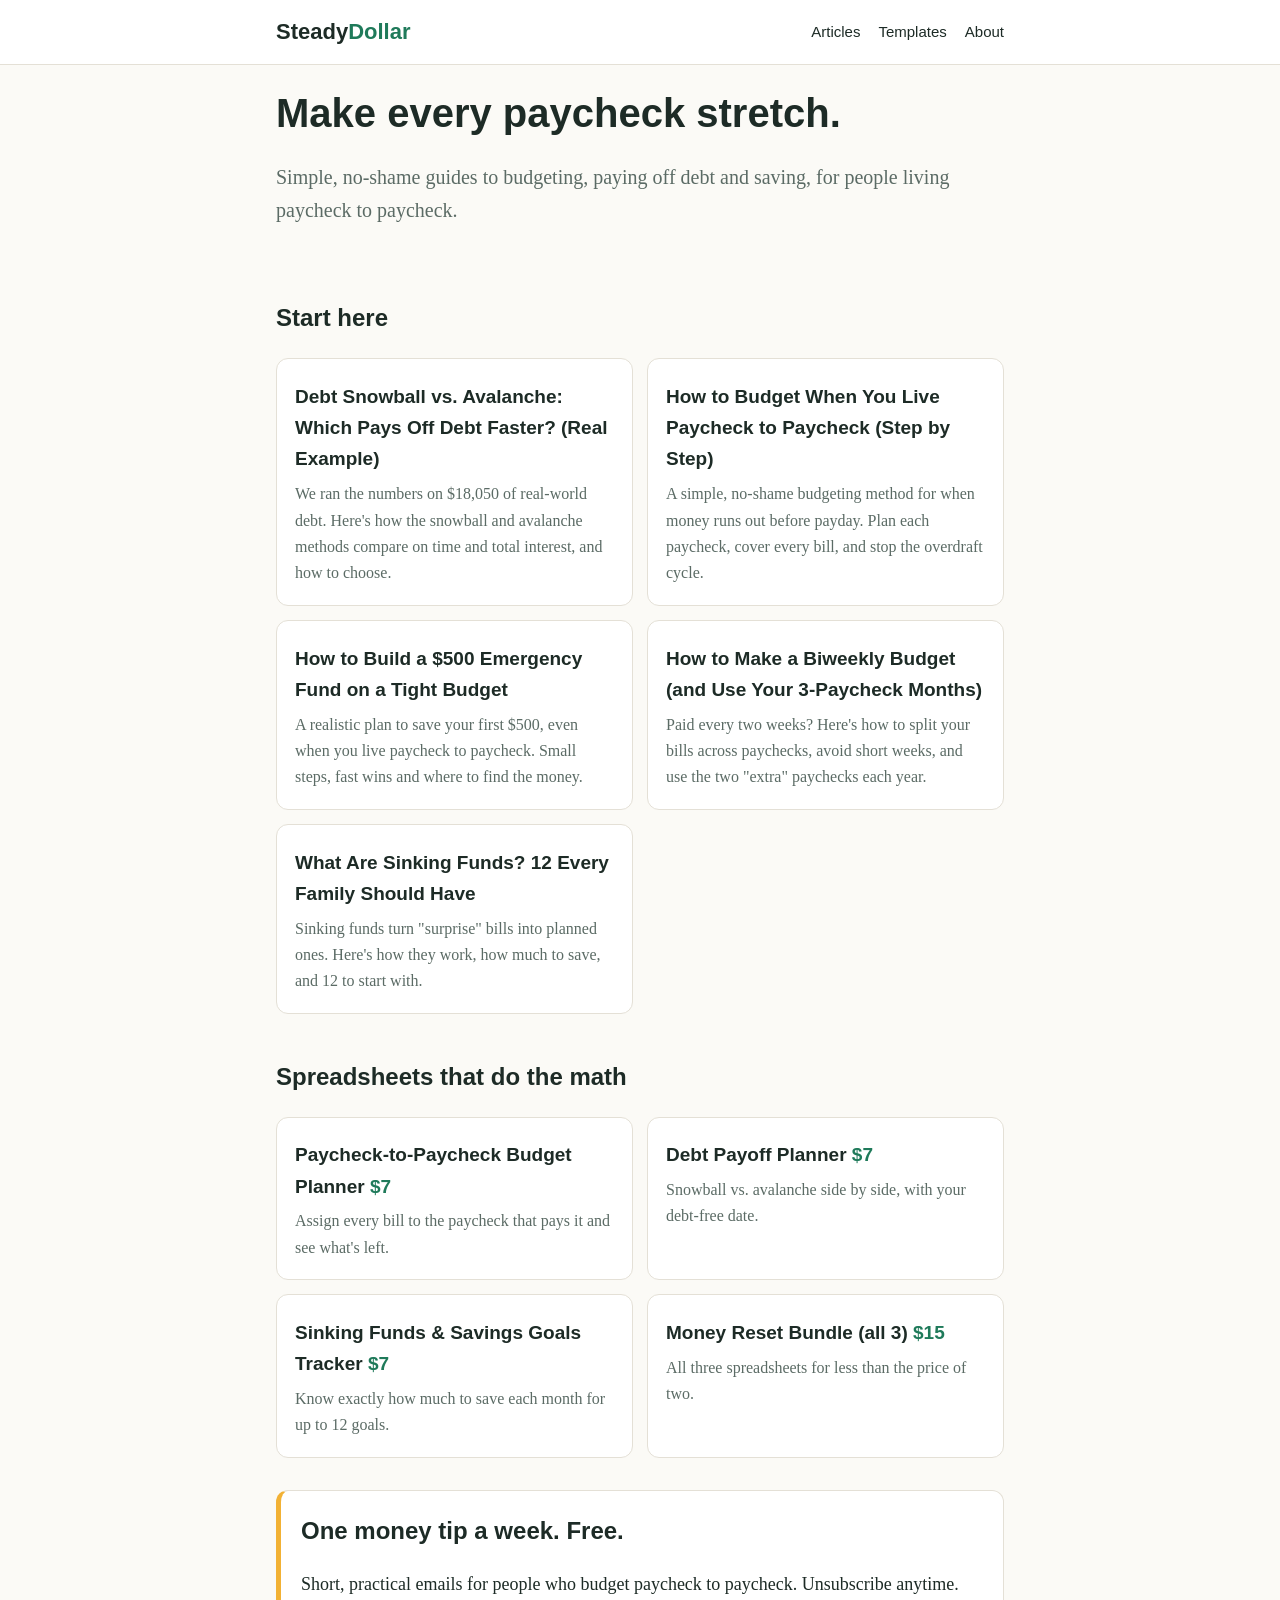
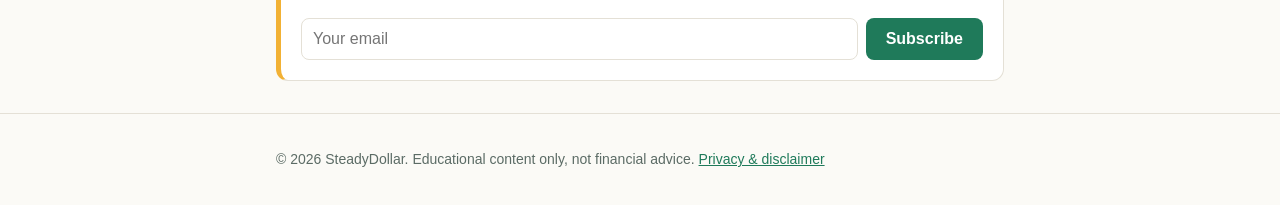
==== index.html @ b3b9bbfb "Launch SteadyDollar site: 5 guides, product pages, newsletter signup Co-Authored-By: Claude Opus 5.5" ====
<!doctype html>
<html lang="en">
<head>
<meta charset="utf-8">
<meta name="viewport" content="width=device-width, initial-scale=1">
<title>SteadyDollar: Budgeting, Debt Payoff &amp; Saving Made Simple</title>
<meta name="description" content="Practical guides and spreadsheet templates for budgeting paycheck to paycheck, paying off debt and building savings.">
<link rel="canonical" href="https://archangel1987.github.io/steadydollar/">
<meta property="og:title" content="SteadyDollar: Budgeting, Debt Payoff &amp; Saving Made Simple">
<meta property="og:description" content="Practical guides and spreadsheet templates for budgeting paycheck to paycheck, paying off debt and building savings.">
<meta property="og:type" content="website">
<link rel="stylesheet" href="style.css">
</head>
<body>
<header class="top"><div class="wrap">
<a class="logo" href="">Steady<span>Dollar</span></a>
<nav><a href="#articles">Articles</a><a href="https://payhip.com/SteadyDollar">Templates</a><a href="about/">About</a></nav>
</div></header>
<main class="wrap">
<section class="hero">
<h1>Make every paycheck stretch.</h1>
<p>Simple, no-shame guides to budgeting, paying off debt and saving, for people living paycheck to paycheck.</p>
</section>
<h2 id="articles">Start here</h2>
<div class="grid"><a class="card" href="debt-snowball-vs-avalanche/"><h3>Debt Snowball vs. Avalanche: Which Pays Off Debt Faster? (Real Example)</h3><p>We ran the numbers on $18,050 of real-world debt. Here&#x27;s how the snowball and avalanche methods compare on time and total interest, and how to choose.</p></a>
<a class="card" href="how-to-budget-paycheck-to-paycheck/"><h3>How to Budget When You Live Paycheck to Paycheck (Step by Step)</h3><p>A simple, no-shame budgeting method for when money runs out before payday. Plan each paycheck, cover every bill, and stop the overdraft cycle.</p></a>
<a class="card" href="how-to-build-a-500-emergency-fund/"><h3>How to Build a $500 Emergency Fund on a Tight Budget</h3><p>A realistic plan to save your first $500, even when you live paycheck to paycheck. Small steps, fast wins and where to find the money.</p></a>
<a class="card" href="how-to-make-a-biweekly-budget/"><h3>How to Make a Biweekly Budget (and Use Your 3-Paycheck Months)</h3><p>Paid every two weeks? Here&#x27;s how to split your bills across paychecks, avoid short weeks, and use the two &quot;extra&quot; paychecks each year.</p></a>
<a class="card" href="what-are-sinking-funds/"><h3>What Are Sinking Funds? 12 Every Family Should Have</h3><p>Sinking funds turn &quot;surprise&quot; bills into planned ones. Here&#x27;s how they work, how much to save, and 12 to start with.</p></a></div>
<h2>Spreadsheets that do the math</h2>
<div class="grid"><a class="card" href="https://payhip.com/b/LEfx4"><h3>Paycheck-to-Paycheck Budget Planner <span class="price">$7</span></h3><p>Assign every bill to the paycheck that pays it and see what's left.</p></a>
<a class="card" href="https://payhip.com/b/AXEU5"><h3>Debt Payoff Planner <span class="price">$7</span></h3><p>Snowball vs. avalanche side by side, with your debt-free date.</p></a>
<a class="card" href="https://payhip.com/b/7KW1b"><h3>Sinking Funds & Savings Goals Tracker <span class="price">$7</span></h3><p>Know exactly how much to save each month for up to 12 goals.</p></a>
<a class="card" href="https://payhip.com/b/bUGtw"><h3>Money Reset Bundle (all 3) <span class="price">$15</span></h3><p>All three spreadsheets for less than the price of two.</p></a></div>
<section class="box signup">
<h2>One money tip a week. Free.</h2>
<p>Short, practical emails for people who budget paycheck to paycheck. Unsubscribe anytime.</p>
<form action="https://app.kit.com/forms/10091417/subscriptions" method="post">
<input type="email" name="email_address" placeholder="Your email" required aria-label="Email">
<button class="btn" type="submit">Subscribe</button>
</form>
</section>
</main>
<footer><div class="wrap">
<p>&copy; 2026 SteadyDollar. Educational content only, not financial advice.
<a href="privacy/">Privacy &amp; disclaimer</a></p>
</div></footer>
</body>
</html>
---- style.css ----
:root{--green:#1f7a5a;--green-dark:#145740;--ink:#1d2b26;--muted:#5b6b65;--bg:#fbfaf6;--card:#fff;--line:#e4e0d6;--accent:#f2b134}
*{box-sizing:border-box}
body{margin:0;background:var(--bg);color:var(--ink);font:18px/1.65 Georgia,"Times New Roman",serif}
h1,h2,h3,nav,.btn,.kicker,.logo,footer,table,input{font-family:-apple-system,"Segoe UI",Roboto,Helvetica,Arial,sans-serif}
.wrap{max-width:760px;margin:0 auto;padding:0 16px}
a{color:var(--green)}
.top{background:#fff;border-bottom:1px solid var(--line)}
.top .wrap{display:flex;justify-content:space-between;align-items:center;flex-wrap:wrap;gap:8px;padding-top:14px;padding-bottom:14px}
.logo{font-weight:800;font-size:22px;color:var(--ink);text-decoration:none}.logo span{color:var(--green)}
nav a{margin-left:18px;color:var(--ink);text-decoration:none;font-size:15px}nav a:first-child{margin-left:0}
main{padding:32px 16px 48px}
h1{font-size:34px;line-height:1.2;margin:.2em 0 .6em}
h2{font-size:24px;margin-top:1.8em}h3{font-size:19px;margin:.2em 0}
.kicker{color:var(--muted);font-size:14px;text-transform:uppercase;letter-spacing:.05em;margin:0}
.hero{padding:16px 0 8px}.hero h1{font-size:40px}.hero p{font-size:20px;color:var(--muted)}
.grid{display:grid;grid-template-columns:repeat(auto-fit,minmax(300px,1fr));gap:14px}
.card{display:block;background:var(--card);border:1px solid var(--line);border-radius:12px;padding:18px;text-decoration:none;color:var(--ink)}
.card:hover{border-color:var(--green)}.card p{margin:.4em 0 0;color:var(--muted);font-size:16px}
.price{color:var(--green);font-weight:700}
.box{background:var(--card);border:1px solid var(--line);border-left:5px solid var(--green);border-radius:12px;padding:20px;margin:32px 0}
.box h2,.box h3{margin-top:0}
.signup{border-left-color:var(--accent)}
.btn{display:inline-block;background:var(--green);color:#fff;border:0;border-radius:8px;padding:11px 20px;font-size:16px;font-weight:700;text-decoration:none;cursor:pointer}
.btn:hover{background:var(--green-dark)}
form{display:flex;gap:8px;flex-wrap:wrap}
input[type=email]{flex:1;min-width:200px;padding:11px;border:1px solid var(--line);border-radius:8px;font-size:16px}
table{border-collapse:collapse;width:100%;font-size:16px;margin:1em 0;display:block;overflow-x:auto}
th,td{border:1px solid var(--line);padding:8px 10px;text-align:left}th{background:#f1efe8}
blockquote{margin:1em 0;padding:12px 18px;background:#eef6f2;border-radius:8px}
footer{border-top:1px solid var(--line);color:var(--muted);font-size:14px;padding:20px 0}
@media(max-width:600px){h1{font-size:28px}.hero h1{font-size:32px}body{font-size:17px}}
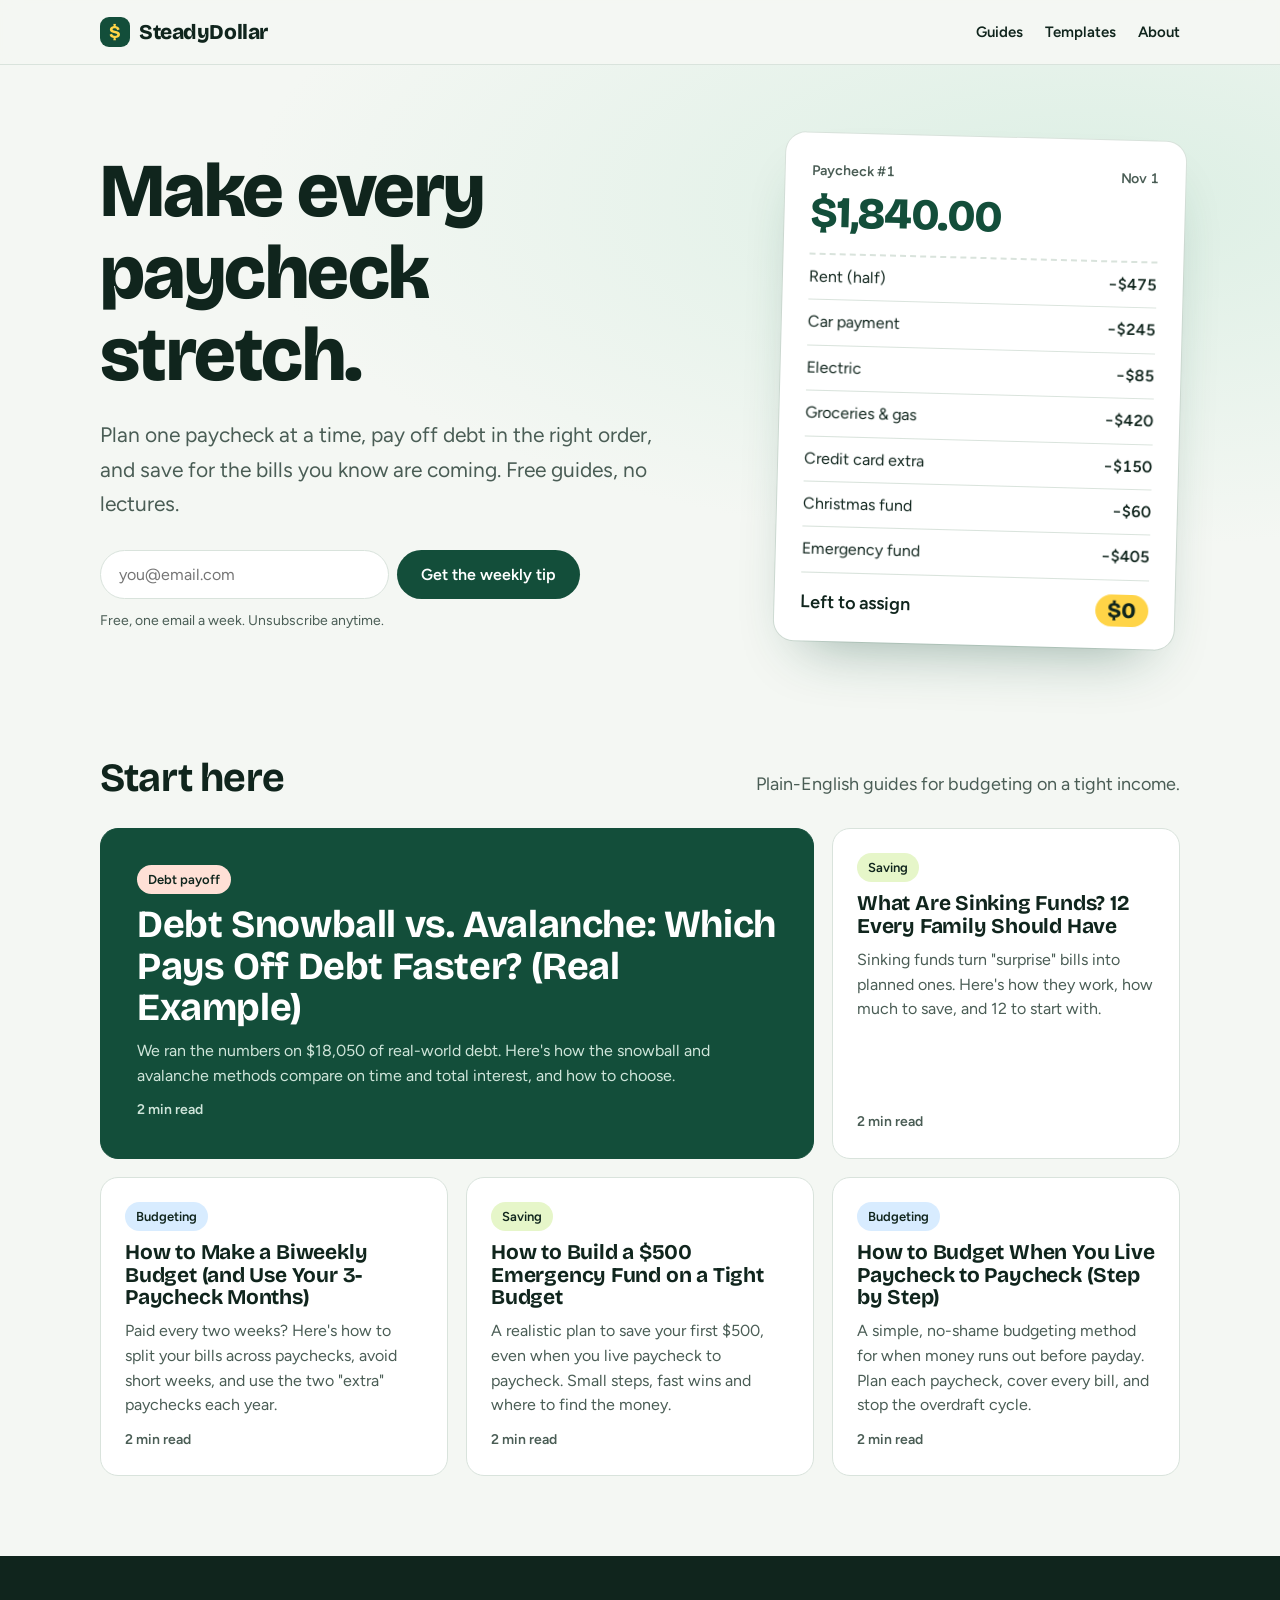
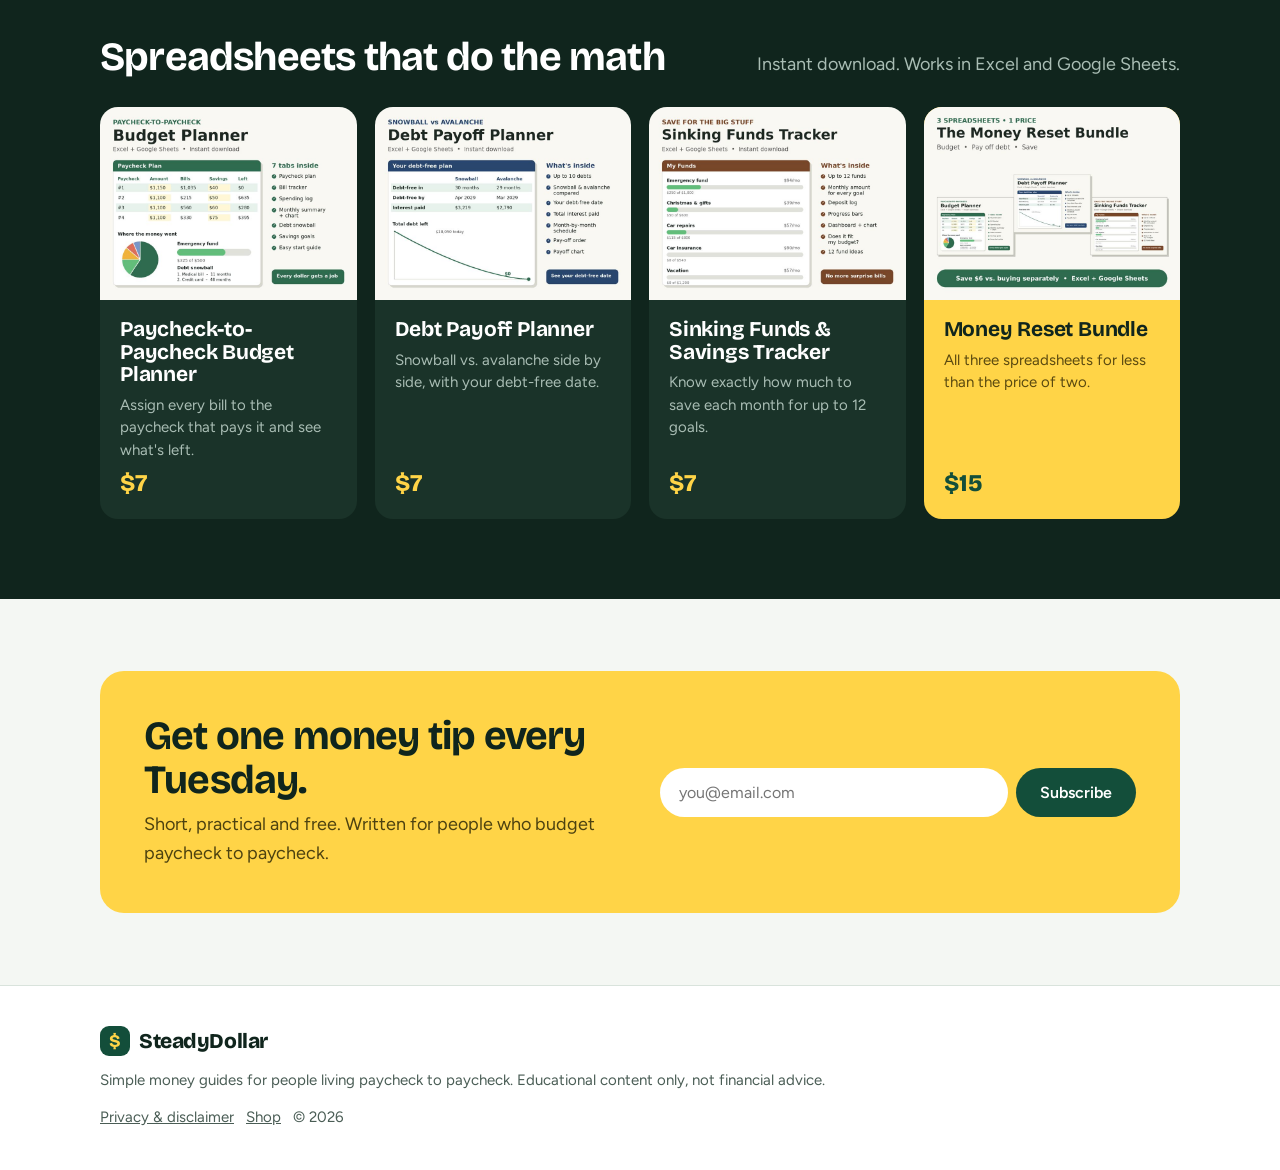
==== commit 25e345f8: "Redesign: modern layout, paycheck hero, product images, topic tags Co-Authored-By: Claude Opus 5.5 (" ====
--- a/index.html
+++ b/index.html
@@ -9,41 +9,80 @@
 <meta property="og:title" content="SteadyDollar: Budgeting, Debt Payoff &amp; Saving Made Simple">
 <meta property="og:description" content="Practical guides and spreadsheet templates for budgeting paycheck to paycheck, paying off debt and building savings.">
 <meta property="og:type" content="website">
+<meta property="og:image" content="https://archangel1987.github.io/steadydollar/img/bundle.jpg">
+<link rel="icon" href="data:image/svg+xml,<svg xmlns='http://www.w3.org/2000/svg' viewBox='0 0 32 32'><rect width='32' height='32' rx='8' fill='%23134e3a'/><text x='16' y='23' font-size='20' text-anchor='middle' fill='%23ffd447' font-family='Arial' font-weight='bold'>$</text></svg>">
+<link rel="preconnect" href="https://fonts.googleapis.com"><link rel="preconnect" href="https://fonts.gstatic.com" crossorigin><link href="https://fonts.googleapis.com/css2?family=Bricolage+Grotesque:opsz,wght@12..96,500..800&family=Figtree:ital,wght@0,400;0,600;1,400&display=swap" rel="stylesheet">
 <link rel="stylesheet" href="style.css">
 </head>
-<body>
+<body class="home">
 <header class="top"><div class="wrap">
-<a class="logo" href="">Steady<span>Dollar</span></a>
-<nav><a href="#articles">Articles</a><a href="https://payhip.com/SteadyDollar">Templates</a><a href="about/">About</a></nav>
+<a class="logo" href=""><span class="mark">$</span>SteadyDollar</a>
+<nav><a href="#guides">Guides</a><a href="#templates">Templates</a><a href="about/">About</a></nav>
 </div></header>
-<main class="wrap">
-<section class="hero">
+<main>
+<section class="hero"><div class="wrap hero-grid">
+<div>
 <h1>Make every paycheck stretch.</h1>
-<p>Simple, no-shame guides to budgeting, paying off debt and saving, for people living paycheck to paycheck.</p>
+<p class="lede">Plan one paycheck at a time, pay off debt in the right order, and save for the bills you know are coming. Free guides, no lectures.</p>
+<form class="hero-form" action="https://app.kit.com/forms/10091417/subscriptions" method="post">
+<label class="sr" for="hero-em">Email address</label>
+<input id="hero-em" type="email" name="email_address" placeholder="you@email.com" required>
+<button class="btn" type="submit">Get the weekly tip</button>
+</form>
+<p class="small">Free, one email a week. Unsubscribe anytime.</p>
+</div>
+<div class="stub" aria-label="Example paycheck plan">
+<div class="stub-head"><span>Paycheck #1</span><span>Nov 1</span></div>
+<div class="stub-amt">$1,840.00</div>
+<ul>
+<li style="--i:1"><span>Rent (half)</span><span>&minus;$475</span></li>
+<li style="--i:2"><span>Car payment</span><span>&minus;$245</span></li>
+<li style="--i:3"><span>Electric</span><span>&minus;$85</span></li>
+<li style="--i:4"><span>Groceries &amp; gas</span><span>&minus;$420</span></li>
+<li style="--i:5"><span>Credit card extra</span><span>&minus;$150</span></li>
+<li style="--i:6"><span>Christmas fund</span><span>&minus;$60</span></li>
+<li style="--i:7"><span>Emergency fund</span><span>&minus;$405</span></li>
+</ul>
+<div class="stub-foot"><span>Left to assign</span><span class="zero">$0</span></div>
+</div>
+</div></section>
+<section class="wrap" id="guides">
+<div class="sec-head"><h2>Start here</h2><p>Plain-English guides for budgeting on a tight income.</p></div>
+<div class="guides"><a class="guide" href="debt-snowball-vs-avalanche/"><span class="tag t-debt">Debt payoff</span><h3>Debt Snowball vs. Avalanche: Which Pays Off Debt Faster? (Real Example)</h3><p>We ran the numbers on $18,050 of real-world debt. Here&#x27;s how the snowball and avalanche methods compare on time and total interest, and how to choose.</p><span class="mins">2 min read</span></a>
+<a class="guide" href="what-are-sinking-funds/"><span class="tag t-savings">Saving</span><h3>What Are Sinking Funds? 12 Every Family Should Have</h3><p>Sinking funds turn &quot;surprise&quot; bills into planned ones. Here&#x27;s how they work, how much to save, and 12 to start with.</p><span class="mins">2 min read</span></a>
+<a class="guide" href="how-to-make-a-biweekly-budget/"><span class="tag t-budget">Budgeting</span><h3>How to Make a Biweekly Budget (and Use Your 3-Paycheck Months)</h3><p>Paid every two weeks? Here&#x27;s how to split your bills across paychecks, avoid short weeks, and use the two &quot;extra&quot; paychecks each year.</p><span class="mins">2 min read</span></a>
+<a class="guide" href="how-to-build-a-500-emergency-fund/"><span class="tag t-savings">Saving</span><h3>How to Build a $500 Emergency Fund on a Tight Budget</h3><p>A realistic plan to save your first $500, even when you live paycheck to paycheck. Small steps, fast wins and where to find the money.</p><span class="mins">2 min read</span></a>
+<a class="guide" href="how-to-budget-paycheck-to-paycheck/"><span class="tag t-budget">Budgeting</span><h3>How to Budget When You Live Paycheck to Paycheck (Step by Step)</h3><p>A simple, no-shame budgeting method for when money runs out before payday. Plan each paycheck, cover every bill, and stop the overdraft cycle.</p><span class="mins">2 min read</span></a></div>
 </section>
-<h2 id="articles">Start here</h2>
-<div class="grid"><a class="card" href="debt-snowball-vs-avalanche/"><h3>Debt Snowball vs. Avalanche: Which Pays Off Debt Faster? (Real Example)</h3><p>We ran the numbers on $18,050 of real-world debt. Here&#x27;s how the snowball and avalanche methods compare on time and total interest, and how to choose.</p></a>
-<a class="card" href="how-to-budget-paycheck-to-paycheck/"><h3>How to Budget When You Live Paycheck to Paycheck (Step by Step)</h3><p>A simple, no-shame budgeting method for when money runs out before payday. Plan each paycheck, cover every bill, and stop the overdraft cycle.</p></a>
-<a class="card" href="how-to-build-a-500-emergency-fund/"><h3>How to Build a $500 Emergency Fund on a Tight Budget</h3><p>A realistic plan to save your first $500, even when you live paycheck to paycheck. Small steps, fast wins and where to find the money.</p></a>
-<a class="card" href="how-to-make-a-biweekly-budget/"><h3>How to Make a Biweekly Budget (and Use Your 3-Paycheck Months)</h3><p>Paid every two weeks? Here&#x27;s how to split your bills across paychecks, avoid short weeks, and use the two &quot;extra&quot; paychecks each year.</p></a>
-<a class="card" href="what-are-sinking-funds/"><h3>What Are Sinking Funds? 12 Every Family Should Have</h3><p>Sinking funds turn &quot;surprise&quot; bills into planned ones. Here&#x27;s how they work, how much to save, and 12 to start with.</p></a></div>
-<h2>Spreadsheets that do the math</h2>
-<div class="grid"><a class="card" href="https://payhip.com/b/LEfx4"><h3>Paycheck-to-Paycheck Budget Planner <span class="price">$7</span></h3><p>Assign every bill to the paycheck that pays it and see what's left.</p></a>
-<a class="card" href="https://payhip.com/b/AXEU5"><h3>Debt Payoff Planner <span class="price">$7</span></h3><p>Snowball vs. avalanche side by side, with your debt-free date.</p></a>
-<a class="card" href="https://payhip.com/b/7KW1b"><h3>Sinking Funds & Savings Goals Tracker <span class="price">$7</span></h3><p>Know exactly how much to save each month for up to 12 goals.</p></a>
-<a class="card" href="https://payhip.com/b/bUGtw"><h3>Money Reset Bundle (all 3) <span class="price">$15</span></h3><p>All three spreadsheets for less than the price of two.</p></a></div>
-<section class="box signup">
-<h2>One money tip a week. Free.</h2>
-<p>Short, practical emails for people who budget paycheck to paycheck. Unsubscribe anytime.</p>
+<section class="templates" id="templates"><div class="wrap">
+<div class="sec-head"><h2>Spreadsheets that do the math</h2><p>Instant download. Works in Excel and Google Sheets.</p></div>
+<div class="tpls"><a class="tpl" href="https://payhip.com/b/LEfx4">
+<img src="img/budget.jpg" alt="Paycheck-to-Paycheck Budget Planner preview" width="800" height="600" loading="lazy">
+<div class="tpl-body"><h3>Paycheck-to-Paycheck Budget Planner</h3><p>Assign every bill to the paycheck that pays it and see what's left.</p><span class="price">$7</span></div></a>
+<a class="tpl" href="https://payhip.com/b/AXEU5">
+<img src="img/debt.jpg" alt="Debt Payoff Planner preview" width="800" height="600" loading="lazy">
+<div class="tpl-body"><h3>Debt Payoff Planner</h3><p>Snowball vs. avalanche side by side, with your debt-free date.</p><span class="price">$7</span></div></a>
+<a class="tpl" href="https://payhip.com/b/7KW1b">
+<img src="img/savings.jpg" alt="Sinking Funds & Savings Tracker preview" width="800" height="600" loading="lazy">
+<div class="tpl-body"><h3>Sinking Funds & Savings Tracker</h3><p>Know exactly how much to save each month for up to 12 goals.</p><span class="price">$7</span></div></a>
+<a class="tpl tpl-bundle" href="https://payhip.com/b/bUGtw">
+<img src="img/bundle.jpg" alt="Money Reset Bundle preview" width="800" height="600" loading="lazy">
+<div class="tpl-body"><h3>Money Reset Bundle</h3><p>All three spreadsheets for less than the price of two.</p><span class="price">$15</span></div></a></div>
+</div></section>
+<div class="wrap"><section class="signup">
+<h2>Get one money tip every Tuesday.</h2>
+<p>Short, practical and free. Written for people who budget paycheck to paycheck.</p>
 <form action="https://app.kit.com/forms/10091417/subscriptions" method="post">
-<input type="email" name="email_address" placeholder="Your email" required aria-label="Email">
+<label class="sr" for="em">Email address</label>
+<input id="em" type="email" name="email_address" placeholder="you@email.com" required>
 <button class="btn" type="submit">Subscribe</button>
 </form>
-</section>
+</section></div>
 </main>
 <footer><div class="wrap">
-<p>&copy; 2026 SteadyDollar. Educational content only, not financial advice.
-<a href="privacy/">Privacy &amp; disclaimer</a></p>
+<a class="logo" href=""><span class="mark">$</span>SteadyDollar</a>
+<p>Simple money guides for people living paycheck to paycheck. Educational content only, not financial advice.</p>
+<p><a href="privacy/">Privacy &amp; disclaimer</a> &nbsp; <a href="https://payhip.com/SteadyDollar">Shop</a> &nbsp; &copy; 2026</p>
 </div></footer>
 </body>
 </html>
--- a/style.css
+++ b/style.css
@@ -1,31 +1,138 @@
-:root{--green:#1f7a5a;--green-dark:#145740;--ink:#1d2b26;--muted:#5b6b65;--bg:#fbfaf6;--card:#fff;--line:#e4e0d6;--accent:#f2b134}
+:root{
+  --ink:#10251d; --ink-2:#4a5d55; --paper:#f4f7f3; --white:#fff;
+  --money:#134e3a; --money-2:#1d6b50; --mint:#dcefe4; --sun:#ffd447; --line:#d9e3dc;
+  --budget:#d8ecff; --debt:#ffe0d6; --savings:#e6f6c9;
+  --display:"Bricolage Grotesque",system-ui,sans-serif; --text:"Figtree",system-ui,sans-serif;
+}
 *{box-sizing:border-box}
-body{margin:0;background:var(--bg);color:var(--ink);font:18px/1.65 Georgia,"Times New Roman",serif}
-h1,h2,h3,nav,.btn,.kicker,.logo,footer,table,input{font-family:-apple-system,"Segoe UI",Roboto,Helvetica,Arial,sans-serif}
-.wrap{max-width:760px;margin:0 auto;padding:0 16px}
-a{color:var(--green)}
-.top{background:#fff;border-bottom:1px solid var(--line)}
-.top .wrap{display:flex;justify-content:space-between;align-items:center;flex-wrap:wrap;gap:8px;padding-top:14px;padding-bottom:14px}
-.logo{font-weight:800;font-size:22px;color:var(--ink);text-decoration:none}.logo span{color:var(--green)}
-nav a{margin-left:18px;color:var(--ink);text-decoration:none;font-size:15px}nav a:first-child{margin-left:0}
-main{padding:32px 16px 48px}
-h1{font-size:34px;line-height:1.2;margin:.2em 0 .6em}
-h2{font-size:24px;margin-top:1.8em}h3{font-size:19px;margin:.2em 0}
-.kicker{color:var(--muted);font-size:14px;text-transform:uppercase;letter-spacing:.05em;margin:0}
-.hero{padding:16px 0 8px}.hero h1{font-size:40px}.hero p{font-size:20px;color:var(--muted)}
-.grid{display:grid;grid-template-columns:repeat(auto-fit,minmax(300px,1fr));gap:14px}
-.card{display:block;background:var(--card);border:1px solid var(--line);border-radius:12px;padding:18px;text-decoration:none;color:var(--ink)}
-.card:hover{border-color:var(--green)}.card p{margin:.4em 0 0;color:var(--muted);font-size:16px}
-.price{color:var(--green);font-weight:700}
-.box{background:var(--card);border:1px solid var(--line);border-left:5px solid var(--green);border-radius:12px;padding:20px;margin:32px 0}
-.box h2,.box h3{margin-top:0}
-.signup{border-left-color:var(--accent)}
-.btn{display:inline-block;background:var(--green);color:#fff;border:0;border-radius:8px;padding:11px 20px;font-size:16px;font-weight:700;text-decoration:none;cursor:pointer}
-.btn:hover{background:var(--green-dark)}
-form{display:flex;gap:8px;flex-wrap:wrap}
-input[type=email]{flex:1;min-width:200px;padding:11px;border:1px solid var(--line);border-radius:8px;font-size:16px}
-table{border-collapse:collapse;width:100%;font-size:16px;margin:1em 0;display:block;overflow-x:auto}
-th,td{border:1px solid var(--line);padding:8px 10px;text-align:left}th{background:#f1efe8}
-blockquote{margin:1em 0;padding:12px 18px;background:#eef6f2;border-radius:8px}
-footer{border-top:1px solid var(--line);color:var(--muted);font-size:14px;padding:20px 0}
-@media(max-width:600px){h1{font-size:28px}.hero h1{font-size:32px}body{font-size:17px}}
+html{scroll-behavior:smooth}
+body{margin:0;background:var(--paper);color:var(--ink);font:400 18px/1.65 var(--text);-webkit-font-smoothing:antialiased}
+img{max-width:100%;height:auto;display:block}
+a{color:var(--money-2)}
+:focus-visible{outline:3px solid var(--money-2);outline-offset:3px;border-radius:4px}
+.wrap{max-width:1120px;margin:0 auto;padding:0 20px}
+.sr{position:absolute;width:1px;height:1px;overflow:hidden;clip:rect(0 0 0 0)}
+h1,h2,h3{font-family:var(--display);line-height:1.08;letter-spacing:-.02em;margin:0}
+h1{font-size:clamp(40px,6.4vw,76px);font-weight:800}
+h2{font-size:clamp(28px,3.4vw,40px);font-weight:700}
+h3{font-size:21px;font-weight:700;letter-spacing:-.01em}
+
+/* header */
+.top{position:sticky;top:0;z-index:5;background:rgba(244,247,243,.86);backdrop-filter:blur(10px);border-bottom:1px solid var(--line)}
+.top .wrap{display:flex;justify-content:space-between;align-items:center;height:64px;gap:12px}
+.logo{display:flex;align-items:center;gap:9px;font:800 21px var(--display);color:var(--ink);text-decoration:none;letter-spacing:-.02em}
+.mark{display:grid;place-items:center;width:30px;height:30px;border-radius:9px;background:var(--money);color:var(--sun);font-size:18px}
+nav{display:flex;gap:22px}
+nav a{color:var(--ink);text-decoration:none;font-weight:600;font-size:15px}
+nav a:hover{color:var(--money-2)}
+
+/* buttons & forms */
+.btn{display:inline-block;background:var(--money);color:#fff;border:0;border-radius:999px;padding:14px 24px;font:600 16px var(--text);text-decoration:none;cursor:pointer;white-space:nowrap}
+.btn:hover{background:var(--money-2)}
+form{display:flex;gap:8px;flex-wrap:wrap;max-width:480px}
+input[type=email]{flex:1;min-width:210px;padding:14px 18px;border:1.5px solid var(--line);border-radius:999px;font:16px var(--text);background:var(--white);color:var(--ink)}
+input[type=email]:focus{border-color:var(--money-2);outline:none}
+.small{font-size:14px;color:var(--ink-2);margin:10px 0 0}
+
+/* hero */
+.hero{padding:72px 0 88px;background:radial-gradient(1200px 500px at 85% 20%,var(--mint),transparent 70%)}
+.hero-grid{display:grid;grid-template-columns:1.15fr .85fr;gap:56px;align-items:center}
+.hero h1{max-width:10ch}
+.lede{font-size:21px;color:var(--ink-2);max-width:34em;margin:22px 0 28px}
+
+/* the paycheck stub: the one memorable element */
+.stub{background:var(--white);border-radius:20px;padding:26px 26px 22px;box-shadow:0 30px 60px -30px rgba(19,78,58,.45),0 0 0 1px var(--line);transform:rotate(1.5deg);font-variant-numeric:tabular-nums;max-width:400px;justify-self:end;width:100%}
+.stub-head{display:flex;justify-content:space-between;font-size:14px;color:var(--ink-2);font-weight:600}
+.stub-amt{font:800 44px var(--display);letter-spacing:-.03em;margin:4px 0 14px;color:var(--money)}
+.stub ul{list-style:none;margin:0;padding:0;border-top:2px dashed var(--line)}
+.stub li{display:flex;justify-content:space-between;padding:9px 0;border-bottom:1px solid var(--line);font-size:16px;animation:tick .45s ease-out both;animation-delay:calc(var(--i) * .22s + .3s)}
+.stub li span:last-child{font-weight:600}
+.stub-foot{display:flex;justify-content:space-between;align-items:center;padding-top:14px;font-weight:600}
+.zero{background:var(--sun);padding:3px 12px;border-radius:999px;font:800 22px var(--display);animation:pop .5s 2.1s ease-out both}
+@keyframes tick{from{opacity:0;transform:translateX(-10px)}to{opacity:1;transform:none}}
+@keyframes pop{0%{transform:scale(.6);opacity:0}70%{transform:scale(1.12)}100%{transform:scale(1);opacity:1}}
+@media (prefers-reduced-motion:reduce){.stub li,.zero{animation:none}html{scroll-behavior:auto}}
+
+/* sections */
+.sec-head{display:flex;justify-content:space-between;align-items:end;gap:20px;flex-wrap:wrap;margin:0 0 28px}
+.sec-head p{margin:0;color:var(--ink-2)}
+#guides{padding:24px 20px 80px}
+
+/* guides: first one featured */
+.guides{display:grid;grid-template-columns:repeat(3,1fr);gap:18px}
+.guide{display:flex;flex-direction:column;gap:10px;background:var(--white);border-radius:18px;padding:24px;text-decoration:none;color:var(--ink);border:1px solid var(--line);transition:border-color .15s}
+.guide:hover{border-color:var(--money-2)}
+.guide p{margin:0;color:var(--ink-2);font-size:16px;line-height:1.55}
+.guide .mins{margin-top:auto;font-size:14px;color:var(--ink-2);font-weight:600}
+.guide:first-child{grid-column:span 2;background:var(--money);color:#fff;border-color:var(--money);padding:36px;justify-content:flex-end;min-height:300px}
+.guide:first-child h3{font-size:clamp(28px,3vw,40px)}
+.guide:first-child p,.guide:first-child .mins{color:#cfe5da}
+.guide:first-child .mins{margin-top:0}
+.guide:first-child:hover{background:var(--money-2)}
+.tag{align-self:flex-start;display:inline-block;font-size:13px;font-weight:600;padding:4px 11px;border-radius:999px;color:var(--ink)}
+.t-budget{background:var(--budget)}.t-debt{background:var(--debt)}.t-savings{background:var(--savings)}.t-bundle{background:var(--sun)}
+
+/* templates */
+.templates{background:var(--ink);color:#fff;padding:80px 0}
+.templates .sec-head p{color:#a9bdb4}
+.tpls{display:grid;grid-template-columns:repeat(4,1fr);gap:18px}
+.tpl{display:flex;flex-direction:column;background:#1a3329;border-radius:18px;overflow:hidden;text-decoration:none;color:#fff;transition:transform .15s}
+.tpl:hover{transform:translateY(-3px)}
+.tpl-body{padding:18px 20px 22px;display:flex;flex-direction:column;gap:8px;flex:1}
+.tpl-body p{margin:0;color:#a9bdb4;font-size:15px;line-height:1.5}
+.price{margin-top:auto;font:800 24px var(--display);color:var(--sun)}
+.tpl-bundle{background:var(--sun);color:var(--ink)}
+.tpl-bundle .tpl-body p{color:#5b4a10}.tpl-bundle .price{color:var(--money)}
+
+/* signup band */
+.signup{background:var(--sun);border-radius:24px;padding:44px;margin:72px 0;display:grid;grid-template-columns:1fr 1fr;gap:8px 40px;align-items:center}
+.signup h2{grid-column:1}.signup p{grid-column:1;margin:0;color:#4d4210}
+.signup form{grid-column:2;grid-row:1/3;max-width:none}
+.signup input[type=email]{border-color:transparent}
+
+/* article */
+.post{max-width:760px;padding-top:56px}
+.post-head h1{font-size:clamp(34px,5vw,54px);margin:16px 0 0}
+.post-head .lede{margin:18px 0 0;font-size:21px}
+.meta{margin:0;font-size:15px;color:var(--ink-2);font-weight:600}
+.meta .tag{margin-right:10px}
+.prose{margin-top:40px;font-size:19px;line-height:1.75}
+.prose h2{font-size:30px;margin:2em 0 .5em}
+.prose h3{margin:1.6em 0 .4em}
+.prose li{margin:.35em 0}
+.prose strong{background:linear-gradient(transparent 62%,rgba(255,212,71,.6) 62%)}
+.prose blockquote{margin:1.5em 0;padding:20px 24px;background:var(--mint);border-radius:16px;font-size:20px}
+.prose blockquote p{margin:0}
+.prose table{border-collapse:collapse;width:100%;font-size:16px;margin:1.5em 0;display:block;overflow-x:auto;font-variant-numeric:tabular-nums}
+.prose th,.prose td{padding:10px 14px;text-align:left;border-bottom:1px solid var(--line)}
+.prose th{font-weight:600;background:var(--mint)}
+.prose em{color:var(--ink-2)}
+.product{display:grid;grid-template-columns:240px 1fr;gap:28px;align-items:center;background:var(--white);border:1px solid var(--line);border-radius:22px;padding:22px;margin:56px 0 0}
+.product img{border-radius:12px}
+.product p{margin:8px 0 16px;color:var(--ink-2);font-size:16px}
+.article .signup{grid-template-columns:1fr;margin:40px 0 72px}
+.article .signup form{grid-column:1;grid-row:auto;margin-top:12px}
+
+footer{background:var(--white);border-top:1px solid var(--line);padding:40px 0;color:var(--ink-2);font-size:15px}
+footer p{margin:12px 0 0}
+footer a{color:var(--ink-2)}
+
+@media (max-width:900px){
+  .hero-grid{grid-template-columns:1fr;gap:44px}
+  .stub{justify-self:start;transform:none}
+  .guides{grid-template-columns:1fr 1fr}
+  .tpls{grid-template-columns:1fr 1fr}
+  .signup{grid-template-columns:1fr;padding:32px}
+  .signup form{grid-column:1;grid-row:auto;margin-top:12px}
+}
+@media (max-width:600px){
+  body{font-size:17px}
+  nav{gap:14px}nav a:last-child{display:none}
+  .hero{padding:44px 0 60px}
+  .lede{font-size:19px}
+  .guides,.tpls{grid-template-columns:1fr}
+  .guide:first-child{grid-column:auto;grid-row:auto;min-height:0;padding:28px}
+  .product{grid-template-columns:1fr}
+  .prose{font-size:18px}
+  .btn{width:100%;text-align:center}
+}
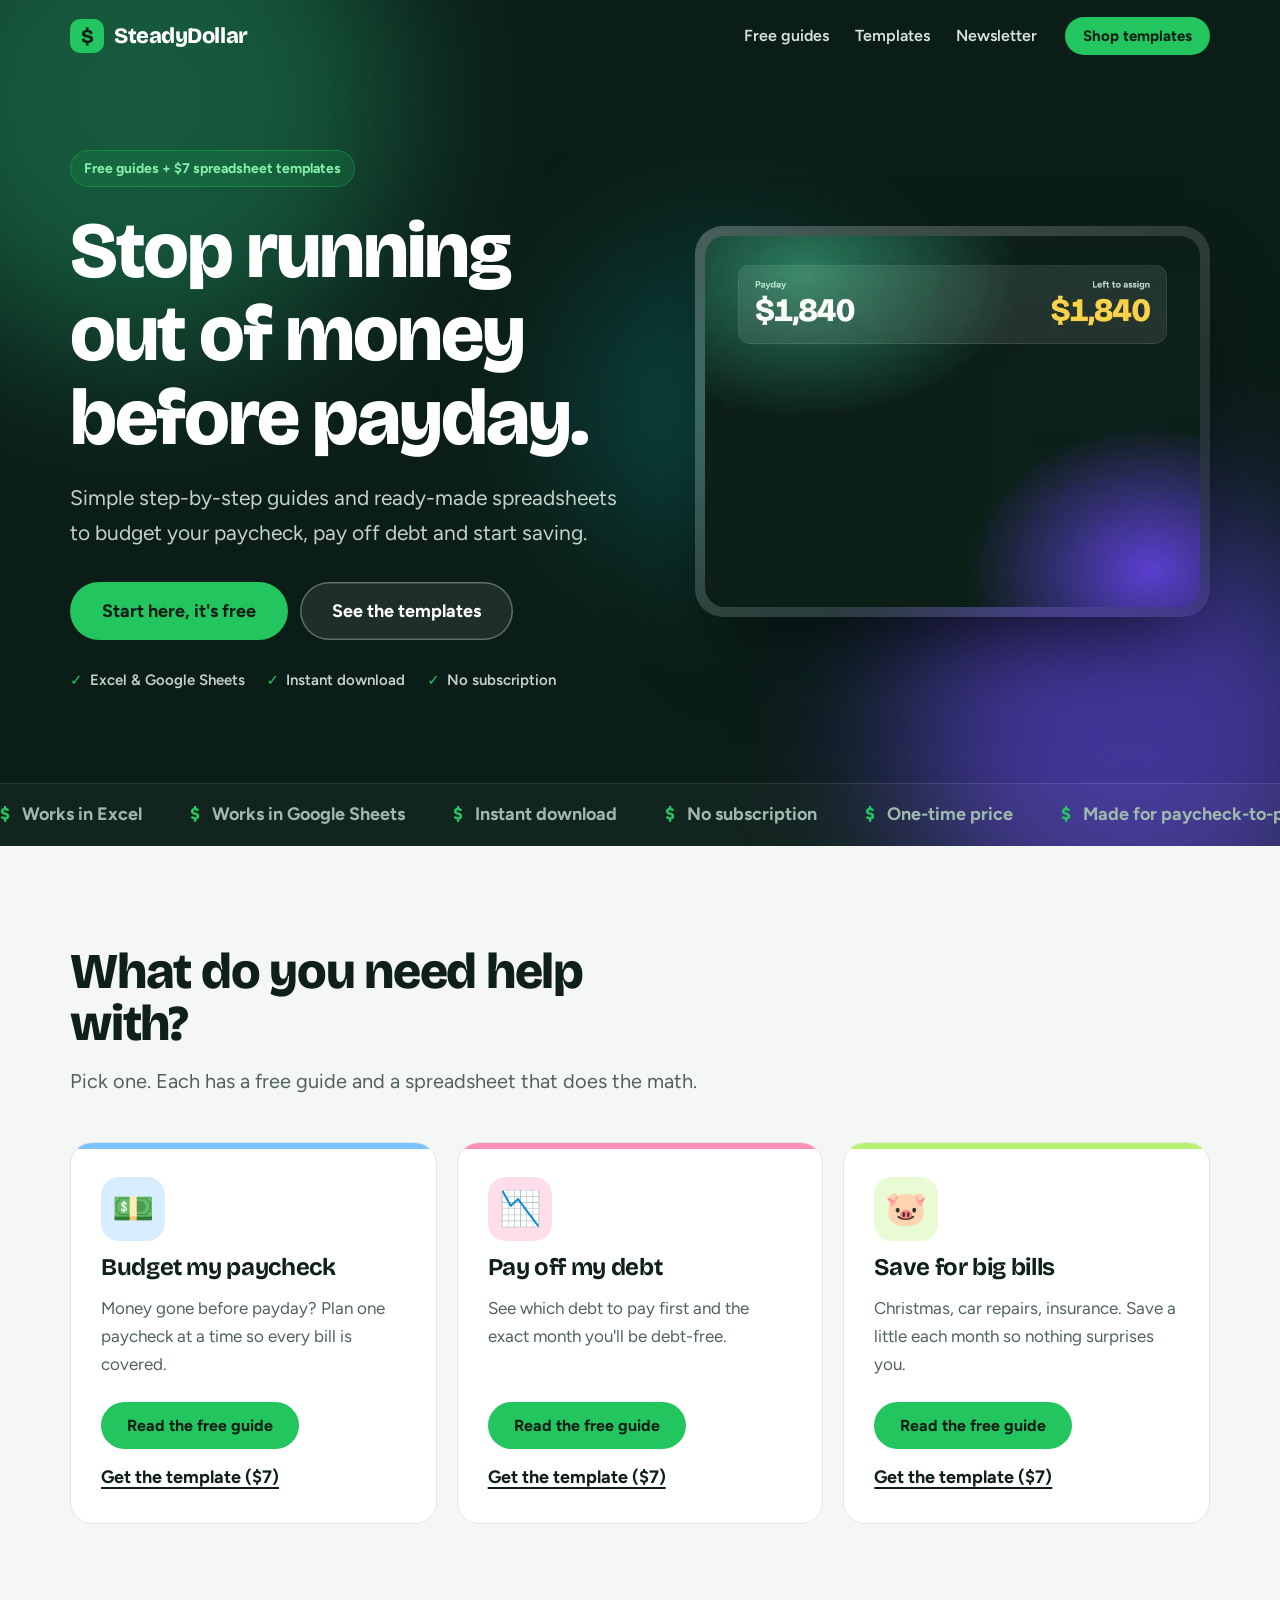
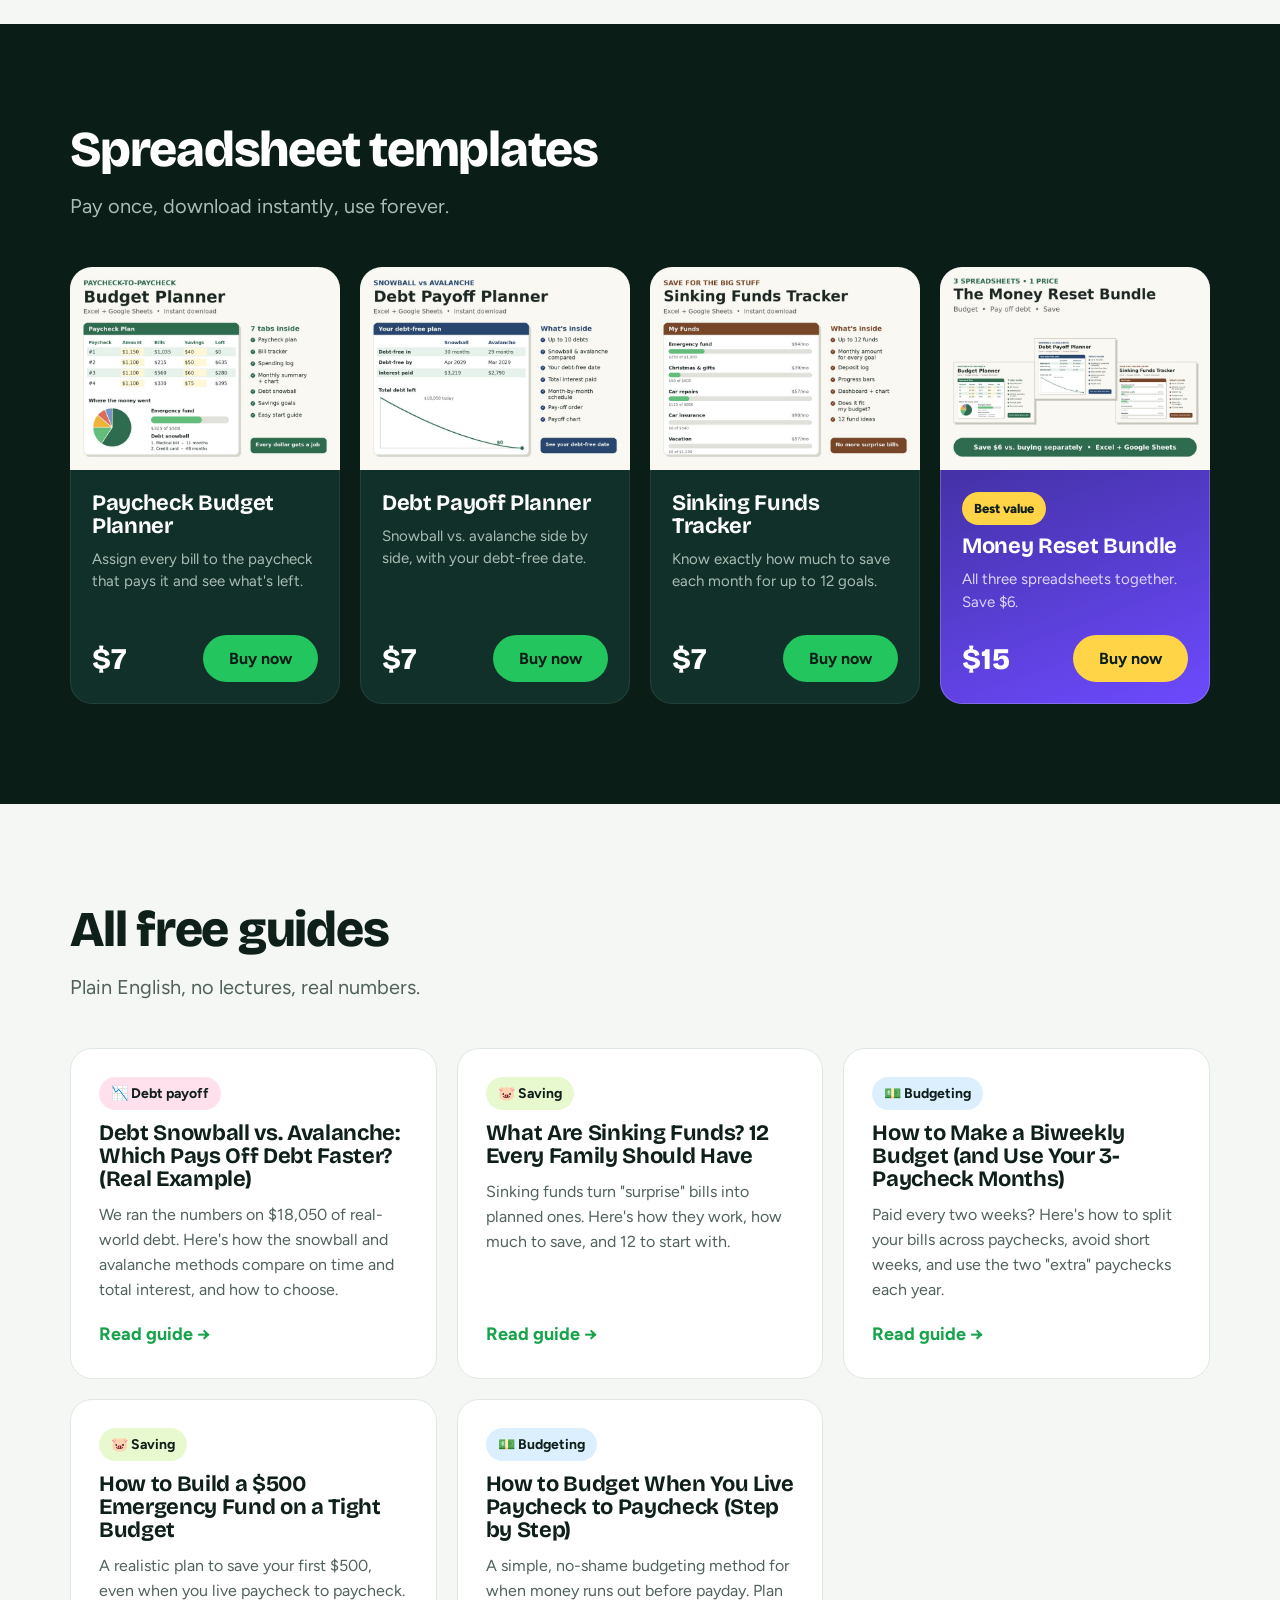
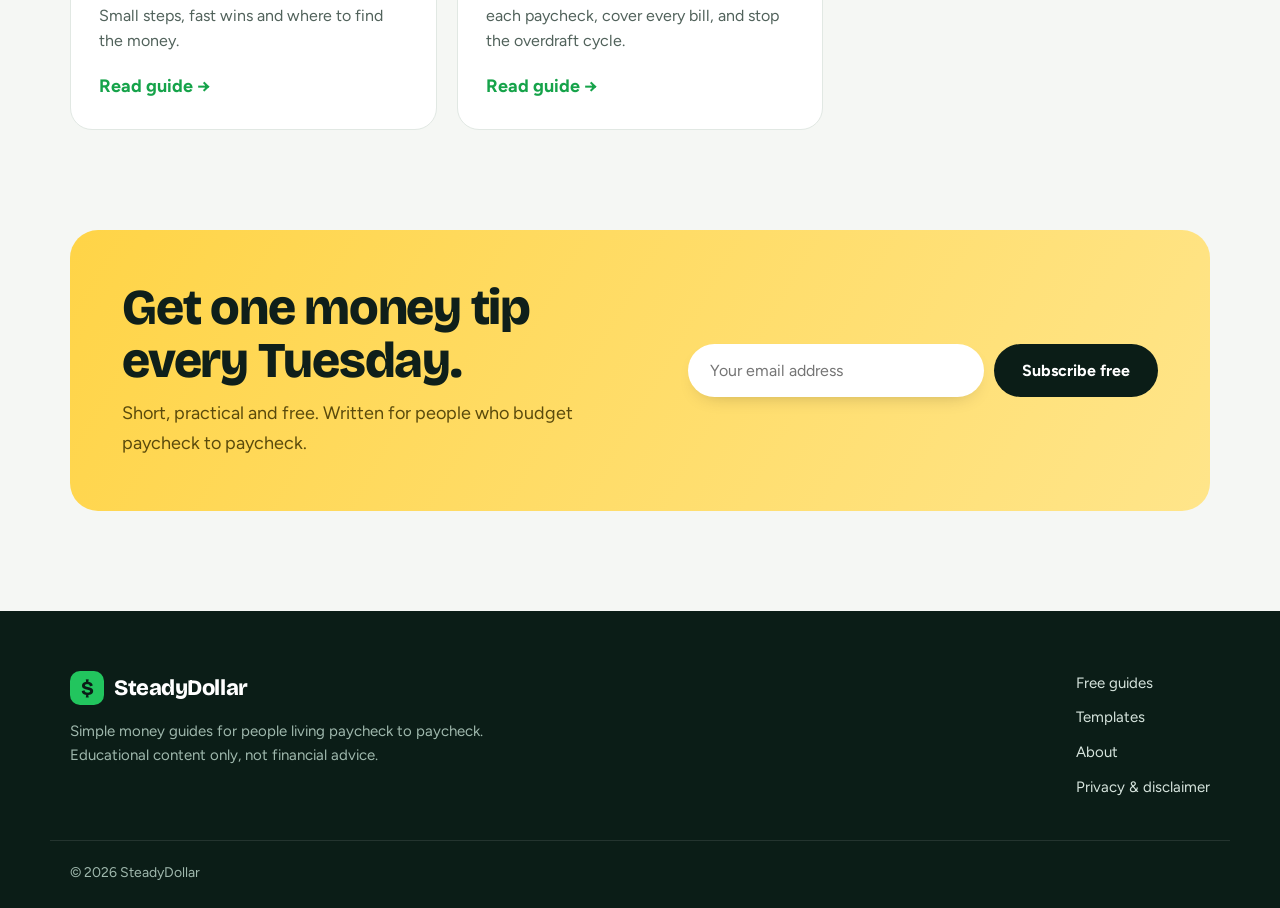
==== commit 403762a1: "Redesign v2: dark hero with video, clear topic cards, animations, page transitions Co-Authored-By: C" ====
--- a/index.html
+++ b/index.html
@@ -4,85 +4,137 @@
 <meta charset="utf-8">
 <meta name="viewport" content="width=device-width, initial-scale=1">
 <title>SteadyDollar: Budgeting, Debt Payoff &amp; Saving Made Simple</title>
-<meta name="description" content="Practical guides and spreadsheet templates for budgeting paycheck to paycheck, paying off debt and building savings.">
+<meta name="description" content="Free guides and $7 spreadsheet templates for budgeting paycheck to paycheck, paying off debt and building savings.">
 <link rel="canonical" href="https://archangel1987.github.io/steadydollar/">
 <meta property="og:title" content="SteadyDollar: Budgeting, Debt Payoff &amp; Saving Made Simple">
-<meta property="og:description" content="Practical guides and spreadsheet templates for budgeting paycheck to paycheck, paying off debt and building savings.">
+<meta property="og:description" content="Free guides and $7 spreadsheet templates for budgeting paycheck to paycheck, paying off debt and building savings.">
 <meta property="og:type" content="website">
-<meta property="og:image" content="https://archangel1987.github.io/steadydollar/img/bundle.jpg">
-<link rel="icon" href="data:image/svg+xml,<svg xmlns='http://www.w3.org/2000/svg' viewBox='0 0 32 32'><rect width='32' height='32' rx='8' fill='%23134e3a'/><text x='16' y='23' font-size='20' text-anchor='middle' fill='%23ffd447' font-family='Arial' font-weight='bold'>$</text></svg>">
-<link rel="preconnect" href="https://fonts.googleapis.com"><link rel="preconnect" href="https://fonts.gstatic.com" crossorigin><link href="https://fonts.googleapis.com/css2?family=Bricolage+Grotesque:opsz,wght@12..96,500..800&family=Figtree:ital,wght@0,400;0,600;1,400&display=swap" rel="stylesheet">
+<meta property="og:image" content="https://archangel1987.github.io/steadydollar/video/poster.jpg">
+<meta name="theme-color" content="#0b1d17">
+<link rel="icon" href="data:image/svg+xml,<svg xmlns='http://www.w3.org/2000/svg' viewBox='0 0 32 32'><rect width='32' height='32' rx='8' fill='%2322c55e'/><text x='16' y='23' font-size='20' text-anchor='middle' fill='%230b1d17' font-family='Arial' font-weight='bold'>$</text></svg>">
+<link rel="preconnect" href="https://fonts.googleapis.com"><link rel="preconnect" href="https://fonts.gstatic.com" crossorigin><link href="https://fonts.googleapis.com/css2?family=Bricolage+Grotesque:opsz,wght@12..96,500..800&family=Figtree:ital,wght@0,400;0,600;0,700;1,400&display=swap" rel="stylesheet">
 <link rel="stylesheet" href="style.css">
 </head>
 <body class="home">
 <header class="top"><div class="wrap">
 <a class="logo" href=""><span class="mark">$</span>SteadyDollar</a>
-<nav><a href="#guides">Guides</a><a href="#templates">Templates</a><a href="about/">About</a></nav>
+<nav><a href="#guides">Free guides</a><a href="#templates">Templates</a><a href="#newsletter">Newsletter</a></nav>
+<a class="btn btn-sm" href="#templates">Shop templates</a>
 </div></header>
 <main>
-<section class="hero"><div class="wrap hero-grid">
-<div>
-<h1>Make every paycheck stretch.</h1>
-<p class="lede">Plan one paycheck at a time, pay off debt in the right order, and save for the bills you know are coming. Free guides, no lectures.</p>
-<form class="hero-form" action="https://app.kit.com/forms/10091417/subscriptions" method="post">
-<label class="sr" for="hero-em">Email address</label>
-<input id="hero-em" type="email" name="email_address" placeholder="you@email.com" required>
-<button class="btn" type="submit">Get the weekly tip</button>
-</form>
-<p class="small">Free, one email a week. Unsubscribe anytime.</p>
+<section class="hero">
+<div class="blob b1"></div><div class="blob b2"></div><div class="blob b3"></div>
+<div class="wrap hero-grid">
+<div class="hero-copy">
+<p class="pill">Free guides + $7 spreadsheet templates</p>
+<h1>Stop running out of money before payday.</h1>
+<p class="lede">Simple step-by-step guides and ready-made spreadsheets to budget your paycheck, pay off debt and start saving.</p>
+<div class="cta-row"><a class="btn btn-lg" href="#help">Start here, it's free</a><a class="btn btn-lg btn-ghost" href="#templates">See the templates</a></div>
+<ul class="checks"><li>Excel &amp; Google Sheets</li><li>Instant download</li><li>No subscription</li></ul>
 </div>
-<div class="stub" aria-label="Example paycheck plan">
-<div class="stub-head"><span>Paycheck #1</span><span>Nov 1</span></div>
-<div class="stub-amt">$1,840.00</div>
-<ul>
-<li style="--i:1"><span>Rent (half)</span><span>&minus;$475</span></li>
-<li style="--i:2"><span>Car payment</span><span>&minus;$245</span></li>
-<li style="--i:3"><span>Electric</span><span>&minus;$85</span></li>
-<li style="--i:4"><span>Groceries &amp; gas</span><span>&minus;$420</span></li>
-<li style="--i:5"><span>Credit card extra</span><span>&minus;$150</span></li>
-<li style="--i:6"><span>Christmas fund</span><span>&minus;$60</span></li>
-<li style="--i:7"><span>Emergency fund</span><span>&minus;$405</span></li>
-</ul>
-<div class="stub-foot"><span>Left to assign</span><span class="zero">$0</span></div>
+<div class="hero-video">
+<video autoplay muted loop playsinline poster="video/poster.jpg" aria-label="Animation: a $1,840 paycheck split into rent, food, debt and savings until $0 is left">
+<source src="video/hero.webm" type="video/webm"><source src="video/hero.mp4" type="video/mp4"></video>
 </div>
+</div>
+<div class="ticker" aria-hidden="true"><div class="ticker-track"><span>Works in Excel</span><span>Works in Google Sheets</span><span>Instant download</span><span>No subscription</span><span>One-time price</span><span>Made for paycheck-to-paycheck budgets</span><span>Works in Excel</span><span>Works in Google Sheets</span><span>Instant download</span><span>No subscription</span><span>One-time price</span><span>Made for paycheck-to-paycheck budgets</span></div></div>
+</section>
+
+<section class="wrap block" id="help">
+<div class="sec-head" data-reveal><h2>What do you need help with?</h2><p>Pick one. Each has a free guide and a spreadsheet that does the math.</p></div>
+<div class="helps"><article class="help h-budget" data-reveal style="--d:0">
+<span class="icon">💵</span>
+<h3>Budget my paycheck</h3><p>Money gone before payday? Plan one paycheck at a time so every bill is covered.</p>
+<div class="help-links"><a class="btn" href="how-to-budget-paycheck-to-paycheck/">Read the free guide</a>
+<a class="link" href="https://payhip.com/b/LEfx4">Get the template ($7)</a></div>
+</article>
+<article class="help h-debt" data-reveal style="--d:1">
+<span class="icon">📉</span>
+<h3>Pay off my debt</h3><p>See which debt to pay first and the exact month you'll be debt-free.</p>
+<div class="help-links"><a class="btn" href="debt-snowball-vs-avalanche/">Read the free guide</a>
+<a class="link" href="https://payhip.com/b/AXEU5">Get the template ($7)</a></div>
+</article>
+<article class="help h-savings" data-reveal style="--d:2">
+<span class="icon">🐷</span>
+<h3>Save for big bills</h3><p>Christmas, car repairs, insurance. Save a little each month so nothing surprises you.</p>
+<div class="help-links"><a class="btn" href="what-are-sinking-funds/">Read the free guide</a>
+<a class="link" href="https://payhip.com/b/7KW1b">Get the template ($7)</a></div>
+</article></div>
+</section>
+
+<section class="block templates" id="templates"><div class="wrap">
+<div class="sec-head" data-reveal><h2>Spreadsheet templates</h2><p>Pay once, download instantly, use forever.</p></div>
+<div class="tpls"><article class="tpl" data-reveal>
+<a class="tpl-img" href="https://payhip.com/b/LEfx4"><img src="img/budget.jpg" alt="Paycheck Budget Planner preview" width="800" height="600" loading="lazy"></a>
+<div class="tpl-body"><h3>Paycheck Budget Planner</h3><p>Assign every bill to the paycheck that pays it and see what's left.</p>
+<div class="tpl-buy"><span class="price">$7</span><a class="btn" href="https://payhip.com/b/LEfx4">Buy now</a></div></div>
+</article>
+<article class="tpl" data-reveal>
+<a class="tpl-img" href="https://payhip.com/b/AXEU5"><img src="img/debt.jpg" alt="Debt Payoff Planner preview" width="800" height="600" loading="lazy"></a>
+<div class="tpl-body"><h3>Debt Payoff Planner</h3><p>Snowball vs. avalanche side by side, with your debt-free date.</p>
+<div class="tpl-buy"><span class="price">$7</span><a class="btn" href="https://payhip.com/b/AXEU5">Buy now</a></div></div>
+</article>
+<article class="tpl" data-reveal>
+<a class="tpl-img" href="https://payhip.com/b/7KW1b"><img src="img/savings.jpg" alt="Sinking Funds Tracker preview" width="800" height="600" loading="lazy"></a>
+<div class="tpl-body"><h3>Sinking Funds Tracker</h3><p>Know exactly how much to save each month for up to 12 goals.</p>
+<div class="tpl-buy"><span class="price">$7</span><a class="btn" href="https://payhip.com/b/7KW1b">Buy now</a></div></div>
+</article>
+<article class="tpl tpl-bundle" data-reveal>
+<a class="tpl-img" href="https://payhip.com/b/bUGtw"><img src="img/bundle.jpg" alt="Money Reset Bundle preview" width="800" height="600" loading="lazy"></a>
+<div class="tpl-body"><span class="best">Best value</span><h3>Money Reset Bundle</h3><p>All three spreadsheets together. Save $6.</p>
+<div class="tpl-buy"><span class="price">$15</span><a class="btn" href="https://payhip.com/b/bUGtw">Buy now</a></div></div>
+</article></div>
 </div></section>
-<section class="wrap" id="guides">
-<div class="sec-head"><h2>Start here</h2><p>Plain-English guides for budgeting on a tight income.</p></div>
-<div class="guides"><a class="guide" href="debt-snowball-vs-avalanche/"><span class="tag t-debt">Debt payoff</span><h3>Debt Snowball vs. Avalanche: Which Pays Off Debt Faster? (Real Example)</h3><p>We ran the numbers on $18,050 of real-world debt. Here&#x27;s how the snowball and avalanche methods compare on time and total interest, and how to choose.</p><span class="mins">2 min read</span></a>
-<a class="guide" href="what-are-sinking-funds/"><span class="tag t-savings">Saving</span><h3>What Are Sinking Funds? 12 Every Family Should Have</h3><p>Sinking funds turn &quot;surprise&quot; bills into planned ones. Here&#x27;s how they work, how much to save, and 12 to start with.</p><span class="mins">2 min read</span></a>
-<a class="guide" href="how-to-make-a-biweekly-budget/"><span class="tag t-budget">Budgeting</span><h3>How to Make a Biweekly Budget (and Use Your 3-Paycheck Months)</h3><p>Paid every two weeks? Here&#x27;s how to split your bills across paychecks, avoid short weeks, and use the two &quot;extra&quot; paychecks each year.</p><span class="mins">2 min read</span></a>
-<a class="guide" href="how-to-build-a-500-emergency-fund/"><span class="tag t-savings">Saving</span><h3>How to Build a $500 Emergency Fund on a Tight Budget</h3><p>A realistic plan to save your first $500, even when you live paycheck to paycheck. Small steps, fast wins and where to find the money.</p><span class="mins">2 min read</span></a>
-<a class="guide" href="how-to-budget-paycheck-to-paycheck/"><span class="tag t-budget">Budgeting</span><h3>How to Budget When You Live Paycheck to Paycheck (Step by Step)</h3><p>A simple, no-shame budgeting method for when money runs out before payday. Plan each paycheck, cover every bill, and stop the overdraft cycle.</p><span class="mins">2 min read</span></a></div>
+
+<section class="wrap block" id="guides">
+<div class="sec-head" data-reveal><h2>All free guides</h2><p>Plain English, no lectures, real numbers.</p></div>
+<div class="guides"><a class="guide" href="debt-snowball-vs-avalanche/" data-reveal style="--d:0">
+<span class="tag t-debt">📉 Debt payoff</span>
+<h3>Debt Snowball vs. Avalanche: Which Pays Off Debt Faster? (Real Example)</h3><p>We ran the numbers on $18,050 of real-world debt. Here&#x27;s how the snowball and avalanche methods compare on time and total interest, and how to choose.</p>
+<span class="read">Read guide <span aria-hidden="true">&rarr;</span></span></a>
+<a class="guide" href="what-are-sinking-funds/" data-reveal style="--d:1">
+<span class="tag t-savings">🐷 Saving</span>
+<h3>What Are Sinking Funds? 12 Every Family Should Have</h3><p>Sinking funds turn &quot;surprise&quot; bills into planned ones. Here&#x27;s how they work, how much to save, and 12 to start with.</p>
+<span class="read">Read guide <span aria-hidden="true">&rarr;</span></span></a>
+<a class="guide" href="how-to-make-a-biweekly-budget/" data-reveal style="--d:2">
+<span class="tag t-budget">💵 Budgeting</span>
+<h3>How to Make a Biweekly Budget (and Use Your 3-Paycheck Months)</h3><p>Paid every two weeks? Here&#x27;s how to split your bills across paychecks, avoid short weeks, and use the two &quot;extra&quot; paychecks each year.</p>
+<span class="read">Read guide <span aria-hidden="true">&rarr;</span></span></a>
+<a class="guide" href="how-to-build-a-500-emergency-fund/" data-reveal style="--d:0">
+<span class="tag t-savings">🐷 Saving</span>
+<h3>How to Build a $500 Emergency Fund on a Tight Budget</h3><p>A realistic plan to save your first $500, even when you live paycheck to paycheck. Small steps, fast wins and where to find the money.</p>
+<span class="read">Read guide <span aria-hidden="true">&rarr;</span></span></a>
+<a class="guide" href="how-to-budget-paycheck-to-paycheck/" data-reveal style="--d:1">
+<span class="tag t-budget">💵 Budgeting</span>
+<h3>How to Budget When You Live Paycheck to Paycheck (Step by Step)</h3><p>A simple, no-shame budgeting method for when money runs out before payday. Plan each paycheck, cover every bill, and stop the overdraft cycle.</p>
+<span class="read">Read guide <span aria-hidden="true">&rarr;</span></span></a></div>
 </section>
-<section class="templates" id="templates"><div class="wrap">
-<div class="sec-head"><h2>Spreadsheets that do the math</h2><p>Instant download. Works in Excel and Google Sheets.</p></div>
-<div class="tpls"><a class="tpl" href="https://payhip.com/b/LEfx4">
-<img src="img/budget.jpg" alt="Paycheck-to-Paycheck Budget Planner preview" width="800" height="600" loading="lazy">
-<div class="tpl-body"><h3>Paycheck-to-Paycheck Budget Planner</h3><p>Assign every bill to the paycheck that pays it and see what's left.</p><span class="price">$7</span></div></a>
-<a class="tpl" href="https://payhip.com/b/AXEU5">
-<img src="img/debt.jpg" alt="Debt Payoff Planner preview" width="800" height="600" loading="lazy">
-<div class="tpl-body"><h3>Debt Payoff Planner</h3><p>Snowball vs. avalanche side by side, with your debt-free date.</p><span class="price">$7</span></div></a>
-<a class="tpl" href="https://payhip.com/b/7KW1b">
-<img src="img/savings.jpg" alt="Sinking Funds & Savings Tracker preview" width="800" height="600" loading="lazy">
-<div class="tpl-body"><h3>Sinking Funds & Savings Tracker</h3><p>Know exactly how much to save each month for up to 12 goals.</p><span class="price">$7</span></div></a>
-<a class="tpl tpl-bundle" href="https://payhip.com/b/bUGtw">
-<img src="img/bundle.jpg" alt="Money Reset Bundle preview" width="800" height="600" loading="lazy">
-<div class="tpl-body"><h3>Money Reset Bundle</h3><p>All three spreadsheets for less than the price of two.</p><span class="price">$15</span></div></a></div>
-</div></section>
-<div class="wrap"><section class="signup">
-<h2>Get one money tip every Tuesday.</h2>
-<p>Short, practical and free. Written for people who budget paycheck to paycheck.</p>
+
+<div class="wrap"><section class="signup" id="newsletter" data-reveal>
+<div><h2>Get one money tip every Tuesday.</h2><p>Short, practical and free. Written for people who budget paycheck to paycheck.</p></div>
 <form action="https://app.kit.com/forms/10091417/subscriptions" method="post">
 <label class="sr" for="em">Email address</label>
-<input id="em" type="email" name="email_address" placeholder="you@email.com" required>
-<button class="btn" type="submit">Subscribe</button>
+<input id="em" type="email" name="email_address" placeholder="Your email address" required>
+<button class="btn btn-dark" type="submit">Subscribe free</button>
 </form>
 </section></div>
 </main>
 <footer><div class="wrap">
-<a class="logo" href=""><span class="mark">$</span>SteadyDollar</a>
-<p>Simple money guides for people living paycheck to paycheck. Educational content only, not financial advice.</p>
-<p><a href="privacy/">Privacy &amp; disclaimer</a> &nbsp; <a href="https://payhip.com/SteadyDollar">Shop</a> &nbsp; &copy; 2026</p>
-</div></footer>
+<div><a class="logo" href=""><span class="mark">$</span>SteadyDollar</a>
+<p>Simple money guides for people living paycheck to paycheck.<br>Educational content only, not financial advice.</p></div>
+<div class="flinks"><a href="#guides">Free guides</a><a href="#templates">Templates</a><a href="about/">About</a><a href="privacy/">Privacy &amp; disclaimer</a></div>
+</div><p class="wrap copy">&copy; 2026 SteadyDollar</p></footer>
+<script>
+(function(){
+  var top=document.querySelector('.top');
+  addEventListener('scroll',function(){top.classList.toggle('scrolled',scrollY>10)},{passive:true});
+  var bar=document.querySelector('.progress');
+  if(bar){addEventListener('scroll',function(){var h=document.documentElement;bar.style.transform='scaleX('+(h.scrollTop/(h.scrollHeight-h.clientHeight))+')'},{passive:true});}
+  var els=document.querySelectorAll('[data-reveal]');
+  if(!('IntersectionObserver' in window)){els.forEach(function(e){e.classList.add('in')});return;}
+  var io=new IntersectionObserver(function(es){es.forEach(function(e){if(e.isIntersecting){e.target.classList.add('in');io.unobserve(e.target);}})},{rootMargin:'0px 0px -8% 0px'});
+  els.forEach(function(e){io.observe(e)});
+})();
+</script>
 </body>
 </html>
--- a/style.css
+++ b/style.css
@@ -1,138 +1,196 @@
 :root{
-  --ink:#10251d; --ink-2:#4a5d55; --paper:#f4f7f3; --white:#fff;
-  --money:#134e3a; --money-2:#1d6b50; --mint:#dcefe4; --sun:#ffd447; --line:#d9e3dc;
-  --budget:#d8ecff; --debt:#ffe0d6; --savings:#e6f6c9;
+  --night:#0b1d17; --night-2:#12302a; --ink:#0f1f1a; --ink-2:#51625b; --paper:#f5f7f4; --white:#fff;
+  --green:#22c55e; --green-2:#16a34a; --sun:#ffd447; --violet:#6d4aff; --line:#e1e8e3;
+  --budget:#7cc4ff; --debt:#ff8fb8; --savings:#b7f171;
   --display:"Bricolage Grotesque",system-ui,sans-serif; --text:"Figtree",system-ui,sans-serif;
+  --r:22px;
 }
+@view-transition{navigation:auto}
 *{box-sizing:border-box}
-html{scroll-behavior:smooth}
+html{scroll-behavior:smooth;scroll-padding-top:80px}
 body{margin:0;background:var(--paper);color:var(--ink);font:400 18px/1.65 var(--text);-webkit-font-smoothing:antialiased}
-img{max-width:100%;height:auto;display:block}
-a{color:var(--money-2)}
-:focus-visible{outline:3px solid var(--money-2);outline-offset:3px;border-radius:4px}
-.wrap{max-width:1120px;margin:0 auto;padding:0 20px}
+img,video{max-width:100%;height:auto;display:block}
+a{color:var(--green-2)}
+:focus-visible{outline:3px solid var(--green);outline-offset:3px;border-radius:6px}
+.wrap{max-width:1180px;margin:0 auto;padding:0 20px}
+.narrow{max-width:780px}
 .sr{position:absolute;width:1px;height:1px;overflow:hidden;clip:rect(0 0 0 0)}
-h1,h2,h3{font-family:var(--display);line-height:1.08;letter-spacing:-.02em;margin:0}
-h1{font-size:clamp(40px,6.4vw,76px);font-weight:800}
-h2{font-size:clamp(28px,3.4vw,40px);font-weight:700}
-h3{font-size:21px;font-weight:700;letter-spacing:-.01em}
+h1,h2,h3{font-family:var(--display);line-height:1.05;letter-spacing:-.025em;margin:0}
+h1{font-size:clamp(42px,6.2vw,80px);font-weight:800}
+h2{font-size:clamp(32px,4vw,50px);font-weight:800}
+h3{font-size:24px;font-weight:700;letter-spacing:-.015em}
 
 /* header */
-.top{position:sticky;top:0;z-index:5;background:rgba(244,247,243,.86);backdrop-filter:blur(10px);border-bottom:1px solid var(--line)}
-.top .wrap{display:flex;justify-content:space-between;align-items:center;height:64px;gap:12px}
-.logo{display:flex;align-items:center;gap:9px;font:800 21px var(--display);color:var(--ink);text-decoration:none;letter-spacing:-.02em}
-.mark{display:grid;place-items:center;width:30px;height:30px;border-radius:9px;background:var(--money);color:var(--sun);font-size:18px}
-nav{display:flex;gap:22px}
-nav a{color:var(--ink);text-decoration:none;font-weight:600;font-size:15px}
-nav a:hover{color:var(--money-2)}
+.top{position:fixed;inset:0 0 auto;z-index:20;transition:background .3s,box-shadow .3s}
+.top .wrap{display:flex;align-items:center;gap:28px;height:72px}
+.top.scrolled,.article .top{background:rgba(11,29,23,.82);backdrop-filter:blur(14px);box-shadow:0 1px 0 rgba(255,255,255,.08)}
+.logo{display:flex;align-items:center;gap:10px;font:800 22px var(--display);color:#fff;text-decoration:none;letter-spacing:-.02em}
+.mark{display:grid;place-items:center;width:34px;height:34px;border-radius:10px;background:var(--green);color:var(--night);font-size:20px}
+nav{display:flex;gap:26px;margin-left:auto}
+nav a{color:#d6e4dd;text-decoration:none;font-weight:600;font-size:16px;transition:color .2s}
+nav a:hover{color:#fff}
 
-/* buttons & forms */
-.btn{display:inline-block;background:var(--money);color:#fff;border:0;border-radius:999px;padding:14px 24px;font:600 16px var(--text);text-decoration:none;cursor:pointer;white-space:nowrap}
-.btn:hover{background:var(--money-2)}
-form{display:flex;gap:8px;flex-wrap:wrap;max-width:480px}
-input[type=email]{flex:1;min-width:210px;padding:14px 18px;border:1.5px solid var(--line);border-radius:999px;font:16px var(--text);background:var(--white);color:var(--ink)}
-input[type=email]:focus{border-color:var(--money-2);outline:none}
-.small{font-size:14px;color:var(--ink-2);margin:10px 0 0}
+/* buttons */
+.btn{position:relative;overflow:hidden;display:inline-flex;align-items:center;justify-content:center;gap:8px;background:var(--green);color:var(--night);border:0;border-radius:999px;padding:14px 26px;font:700 16px var(--text);text-decoration:none;cursor:pointer;white-space:nowrap;transition:transform .2s,box-shadow .2s,background .2s}
+.btn:hover{transform:translateY(-2px);box-shadow:0 12px 28px -10px rgba(34,197,94,.7)}
+.btn::after{content:"";position:absolute;inset:0;background:linear-gradient(110deg,transparent 30%,rgba(255,255,255,.45) 50%,transparent 70%);transform:translateX(-100%);transition:transform .6s}
+.btn:hover::after{transform:translateX(100%)}
+.btn-lg{padding:18px 32px;font-size:18px}
+.btn-sm{padding:10px 18px;font-size:15px}
+.btn-ghost{background:rgba(255,255,255,.08);color:#fff;box-shadow:inset 0 0 0 1.5px rgba(255,255,255,.3)}
+.btn-ghost:hover{background:rgba(255,255,255,.16);box-shadow:inset 0 0 0 1.5px #fff}
+.btn-dark{background:var(--night);color:#fff}
+.btn-dark:hover{box-shadow:0 12px 28px -10px rgba(11,29,23,.6)}
+.link{font-weight:700;color:var(--ink);text-decoration:underline;text-underline-offset:4px;text-decoration-thickness:2px}
+.link:hover{color:var(--green-2)}
+.pill{display:inline-block;margin:0;padding:7px 14px;border-radius:999px;font-size:14px;font-weight:700;background:rgba(34,197,94,.14);color:#86efac;box-shadow:inset 0 0 0 1px rgba(34,197,94,.35)}
 
 /* hero */
-.hero{padding:72px 0 88px;background:radial-gradient(1200px 500px at 85% 20%,var(--mint),transparent 70%)}
-.hero-grid{display:grid;grid-template-columns:1.15fr .85fr;gap:56px;align-items:center}
-.hero h1{max-width:10ch}
-.lede{font-size:21px;color:var(--ink-2);max-width:34em;margin:22px 0 28px}
-
-/* the paycheck stub: the one memorable element */
-.stub{background:var(--white);border-radius:20px;padding:26px 26px 22px;box-shadow:0 30px 60px -30px rgba(19,78,58,.45),0 0 0 1px var(--line);transform:rotate(1.5deg);font-variant-numeric:tabular-nums;max-width:400px;justify-self:end;width:100%}
-.stub-head{display:flex;justify-content:space-between;font-size:14px;color:var(--ink-2);font-weight:600}
-.stub-amt{font:800 44px var(--display);letter-spacing:-.03em;margin:4px 0 14px;color:var(--money)}
-.stub ul{list-style:none;margin:0;padding:0;border-top:2px dashed var(--line)}
-.stub li{display:flex;justify-content:space-between;padding:9px 0;border-bottom:1px solid var(--line);font-size:16px;animation:tick .45s ease-out both;animation-delay:calc(var(--i) * .22s + .3s)}
-.stub li span:last-child{font-weight:600}
-.stub-foot{display:flex;justify-content:space-between;align-items:center;padding-top:14px;font-weight:600}
-.zero{background:var(--sun);padding:3px 12px;border-radius:999px;font:800 22px var(--display);animation:pop .5s 2.1s ease-out both}
-@keyframes tick{from{opacity:0;transform:translateX(-10px)}to{opacity:1;transform:none}}
-@keyframes pop{0%{transform:scale(.6);opacity:0}70%{transform:scale(1.12)}100%{transform:scale(1);opacity:1}}
-@media (prefers-reduced-motion:reduce){.stub li,.zero{animation:none}html{scroll-behavior:auto}}
+.hero{position:relative;overflow:hidden;background:var(--night);color:#fff;padding:150px 0 0}
+.blob{position:absolute;border-radius:50%;filter:blur(80px);opacity:.55;animation:float 16s ease-in-out infinite alternate}
+.b1{width:520px;height:520px;background:#1f8a5b;top:-160px;left:-120px}
+.b2{width:460px;height:460px;background:var(--violet);bottom:-120px;right:-80px;animation-delay:-5s}
+.b3{width:300px;height:300px;background:#0ea5a4;top:30%;left:45%;opacity:.3;animation-delay:-9s}
+@keyframes float{to{transform:translate(60px,40px) scale(1.15)}}
+.hero-grid{position:relative;display:grid;grid-template-columns:1.05fr .95fr;gap:56px;align-items:center;padding-bottom:90px}
+.hero-copy>*{animation:rise .8s cubic-bezier(.2,.7,.2,1) both}
+.hero-copy>*:nth-child(2){animation-delay:.08s}.hero-copy>*:nth-child(3){animation-delay:.16s}.hero-copy>*:nth-child(4){animation-delay:.24s}.hero-copy>*:nth-child(5){animation-delay:.32s}
+@keyframes rise{from{opacity:0;transform:translateY(28px)}to{opacity:1;transform:none}}
+.hero h1{margin:22px 0 0}
+.lede{font-size:21px;color:#c3d3cc;max-width:32em;margin:22px 0 32px}
+.cta-row{display:flex;gap:12px;flex-wrap:wrap}
+.checks{display:flex;flex-wrap:wrap;gap:8px 22px;list-style:none;padding:0;margin:28px 0 0;color:#c3d3cc;font-size:15px;font-weight:600}
+.checks li::before{content:"✓";color:var(--green);font-weight:800;margin-right:7px}
+.hero-video{border-radius:28px;padding:10px;background:linear-gradient(140deg,rgba(255,255,255,.25),rgba(255,255,255,.04));box-shadow:0 40px 80px -30px rgba(0,0,0,.7);animation:rise 1s .3s cubic-bezier(.2,.7,.2,1) both}
+.hero-video video{border-radius:20px;width:100%;aspect-ratio:4/3;object-fit:cover;background:var(--night)}
+.ticker{position:relative;border-top:1px solid rgba(255,255,255,.1);background:rgba(255,255,255,.03);overflow:hidden;padding:16px 0}
+.ticker-track{display:flex;gap:48px;width:max-content;animation:scroll 32s linear infinite}
+.ticker span{font-weight:700;color:#9fb8ad;white-space:nowrap}
+.ticker span::before{content:"$";color:var(--green);margin-right:12px;font-weight:800}
+@keyframes scroll{to{transform:translateX(-50%)}}
 
 /* sections */
-.sec-head{display:flex;justify-content:space-between;align-items:end;gap:20px;flex-wrap:wrap;margin:0 0 28px}
-.sec-head p{margin:0;color:var(--ink-2)}
-#guides{padding:24px 20px 80px}
+.block{padding:100px 20px}
+.templates.block{padding:100px 0}
+.sec-head{max-width:640px;margin:0 0 44px}
+.sec-head p{margin:14px 0 0;color:var(--ink-2);font-size:20px}
 
-/* guides: first one featured */
-.guides{display:grid;grid-template-columns:repeat(3,1fr);gap:18px}
-.guide{display:flex;flex-direction:column;gap:10px;background:var(--white);border-radius:18px;padding:24px;text-decoration:none;color:var(--ink);border:1px solid var(--line);transition:border-color .15s}
-.guide:hover{border-color:var(--money-2)}
-.guide p{margin:0;color:var(--ink-2);font-size:16px;line-height:1.55}
-.guide .mins{margin-top:auto;font-size:14px;color:var(--ink-2);font-weight:600}
-.guide:first-child{grid-column:span 2;background:var(--money);color:#fff;border-color:var(--money);padding:36px;justify-content:flex-end;min-height:300px}
-.guide:first-child h3{font-size:clamp(28px,3vw,40px)}
-.guide:first-child p,.guide:first-child .mins{color:#cfe5da}
-.guide:first-child .mins{margin-top:0}
-.guide:first-child:hover{background:var(--money-2)}
-.tag{align-self:flex-start;display:inline-block;font-size:13px;font-weight:600;padding:4px 11px;border-radius:999px;color:var(--ink)}
-.t-budget{background:var(--budget)}.t-debt{background:var(--debt)}.t-savings{background:var(--savings)}.t-bundle{background:var(--sun)}
+/* reveal on scroll */
+[data-reveal]{opacity:0;transform:translateY(36px);transition:opacity .7s cubic-bezier(.2,.7,.2,1),transform .7s cubic-bezier(.2,.7,.2,1);transition-delay:calc(var(--d,0) * .1s)}
+[data-reveal].in{opacity:1;transform:none}
+
+/* help cards */
+.helps{display:grid;grid-template-columns:repeat(3,1fr);gap:20px}
+.help{position:relative;display:flex;flex-direction:column;gap:14px;background:var(--white);border-radius:var(--r);padding:34px 30px 30px;border:1px solid var(--line);overflow:hidden}
+.help.in{transition:transform .3s,box-shadow .3s}
+.help::before{content:"";position:absolute;inset:0 0 auto;height:6px;background:var(--c)}
+.help:hover{transform:translateY(-6px);box-shadow:0 30px 50px -28px rgba(15,31,26,.35)}
+.h-budget{--c:var(--budget)}.h-debt{--c:var(--debt)}.h-savings{--c:var(--savings)}
+.icon{display:grid;place-items:center;width:64px;height:64px;border-radius:18px;font-size:34px;background:color-mix(in srgb,var(--c) 30%,white)}
+.help p{margin:0;color:var(--ink-2);font-size:17px}
+.help-links{margin-top:auto;padding-top:10px;display:flex;flex-direction:column;align-items:flex-start;gap:14px}
 
 /* templates */
-.templates{background:var(--ink);color:#fff;padding:80px 0}
+.templates{background:var(--night);color:#fff}
 .templates .sec-head p{color:#a9bdb4}
-.tpls{display:grid;grid-template-columns:repeat(4,1fr);gap:18px}
-.tpl{display:flex;flex-direction:column;background:#1a3329;border-radius:18px;overflow:hidden;text-decoration:none;color:#fff;transition:transform .15s}
-.tpl:hover{transform:translateY(-3px)}
-.tpl-body{padding:18px 20px 22px;display:flex;flex-direction:column;gap:8px;flex:1}
+.tpls{display:grid;grid-template-columns:repeat(4,1fr);gap:20px}
+.tpl{position:relative;display:flex;flex-direction:column;background:var(--night-2);border-radius:var(--r);overflow:hidden;box-shadow:inset 0 0 0 1px rgba(255,255,255,.08)}
+.tpl.in{transition:transform .3s,box-shadow .3s}
+.tpl:hover{transform:translateY(-6px);box-shadow:inset 0 0 0 1px rgba(34,197,94,.6),0 30px 50px -25px rgba(0,0,0,.8)}
+.tpl-img{display:block;overflow:hidden;background:#fff}
+.tpl-img img{transition:transform .5s}
+.tpl:hover .tpl-img img{transform:scale(1.05)}
+.tpl-body{padding:22px;display:flex;flex-direction:column;gap:10px;flex:1}
+.tpl-body h3{font-size:22px}
 .tpl-body p{margin:0;color:#a9bdb4;font-size:15px;line-height:1.5}
-.price{margin-top:auto;font:800 24px var(--display);color:var(--sun)}
-.tpl-bundle{background:var(--sun);color:var(--ink)}
-.tpl-bundle .tpl-body p{color:#5b4a10}.tpl-bundle .price{color:var(--money)}
+.tpl-buy{margin-top:auto;padding-top:12px;display:flex;align-items:center;justify-content:space-between;gap:10px}
+.price{font:800 30px var(--display);color:#fff}
+.tpl-bundle{background:linear-gradient(160deg,#2b2370,#6d4aff);box-shadow:inset 0 0 0 1px rgba(255,255,255,.2)}
+.tpl-bundle .tpl-body p{color:#ddd5ff}
+.tpl-bundle .btn{background:var(--sun)}
+.best{align-self:flex-start;background:var(--sun);color:var(--ink);font-weight:800;font-size:13px;padding:6px 12px;border-radius:999px;animation:pulse 2.4s ease-in-out infinite}
+@keyframes pulse{50%{transform:scale(1.08)}}
 
-/* signup band */
-.signup{background:var(--sun);border-radius:24px;padding:44px;margin:72px 0;display:grid;grid-template-columns:1fr 1fr;gap:8px 40px;align-items:center}
-.signup h2{grid-column:1}.signup p{grid-column:1;margin:0;color:#4d4210}
-.signup form{grid-column:2;grid-row:1/3;max-width:none}
-.signup input[type=email]{border-color:transparent}
+/* guides */
+.guides{display:grid;grid-template-columns:repeat(3,1fr);gap:20px}
+.guide{display:flex;flex-direction:column;gap:12px;background:var(--white);border-radius:var(--r);padding:28px;text-decoration:none;color:var(--ink);border:1px solid var(--line)}
+.guide.in{transition:transform .3s,box-shadow .3s,border-color .3s}
+.guide:hover{transform:translateY(-6px);border-color:var(--green);box-shadow:0 30px 50px -28px rgba(15,31,26,.35)}
+.guide h3{font-size:22px}
+.guide p{margin:0;color:var(--ink-2);font-size:16px;line-height:1.55}
+.read{margin-top:auto;padding-top:6px;font-weight:700;color:var(--green-2)}
+.read span{display:inline-block;transition:transform .2s}
+.guide:hover .read span{transform:translateX(6px)}
+.tag{align-self:flex-start;display:inline-block;font-size:14px;font-weight:700;padding:5px 12px;border-radius:999px;color:var(--ink)}
+.t-budget{background:#dcefff}.t-debt{background:#ffe0ec}.t-savings{background:#e9f9cf}.t-bundle{background:#fff2c2}
+
+/* signup */
+.signup{display:grid;grid-template-columns:1.1fr 1fr;gap:20px 48px;align-items:center;background:linear-gradient(120deg,var(--sun),#ffe58a);border-radius:28px;padding:52px;margin:0 0 100px}
+.signup p{margin:12px 0 0;color:#5a4a0c;font-size:18px}
+form{display:flex;gap:10px;flex-wrap:wrap}
+input[type=email]{flex:1;min-width:220px;padding:17px 22px;border:0;border-radius:999px;font:16px var(--text);background:#fff;color:var(--ink);box-shadow:0 8px 20px -12px rgba(0,0,0,.3)}
+input[type=email]:focus{outline:3px solid var(--night)}
+.signup .btn{padding:17px 28px}
 
 /* article */
-.post{max-width:760px;padding-top:56px}
-.post-head h1{font-size:clamp(34px,5vw,54px);margin:16px 0 0}
-.post-head .lede{margin:18px 0 0;font-size:21px}
-.meta{margin:0;font-size:15px;color:var(--ink-2);font-weight:600}
-.meta .tag{margin-right:10px}
-.prose{margin-top:40px;font-size:19px;line-height:1.75}
-.prose h2{font-size:30px;margin:2em 0 .5em}
+.progress{position:fixed;top:0;left:0;right:0;height:4px;background:var(--green);transform-origin:0 50%;transform:scaleX(0);z-index:30}
+.post-hero{background:var(--night);color:#fff;padding:130px 0 70px;position:relative;overflow:hidden}
+.post-hero::before{content:"";position:absolute;width:500px;height:500px;border-radius:50%;background:var(--violet);filter:blur(100px);opacity:.35;right:-150px;top:-150px}
+.post-hero .wrap{position:relative}
+.back{display:inline-block;color:#9fb8ad;text-decoration:none;font-weight:700;margin-bottom:26px}
+.back:hover{color:#fff}
+.post-hero h1{font-size:clamp(36px,5vw,58px);margin:18px 0 0}
+.post-hero .lede{margin:20px 0 0;font-size:20px}
+.meta{margin:0;display:flex;flex-wrap:wrap;align-items:center;gap:8px 18px;color:#9fb8ad;font-size:15px;font-weight:600}
+.prose{padding-top:50px;font-size:19px;line-height:1.75}
+.prose h2{font-size:32px;margin:2em 0 .5em}
 .prose h3{margin:1.6em 0 .4em}
 .prose li{margin:.35em 0}
-.prose strong{background:linear-gradient(transparent 62%,rgba(255,212,71,.6) 62%)}
-.prose blockquote{margin:1.5em 0;padding:20px 24px;background:var(--mint);border-radius:16px;font-size:20px}
+.prose strong{background:linear-gradient(transparent 60%,rgba(255,212,71,.65) 60%)}
+.prose blockquote{margin:1.5em 0;padding:22px 26px;background:#e6f6ec;border-left:5px solid var(--green);border-radius:16px;font-size:20px}
 .prose blockquote p{margin:0}
-.prose table{border-collapse:collapse;width:100%;font-size:16px;margin:1.5em 0;display:block;overflow-x:auto;font-variant-numeric:tabular-nums}
-.prose th,.prose td{padding:10px 14px;text-align:left;border-bottom:1px solid var(--line)}
-.prose th{font-weight:600;background:var(--mint)}
+.prose table{border-collapse:separate;border-spacing:0;width:100%;font-size:16px;margin:1.5em 0;font-variant-numeric:tabular-nums;border:1px solid var(--line);border-radius:16px;background:#fff}
+.prose th,.prose td{padding:12px 16px;text-align:left;border-bottom:1px solid var(--line)}
+.prose tr:last-child td{border-bottom:0}
+.prose th{font-weight:700;background:#eef4f0}
 .prose em{color:var(--ink-2)}
-.product{display:grid;grid-template-columns:240px 1fr;gap:28px;align-items:center;background:var(--white);border:1px solid var(--line);border-radius:22px;padding:22px;margin:56px 0 0}
-.product img{border-radius:12px}
-.product p{margin:8px 0 16px;color:var(--ink-2);font-size:16px}
-.article .signup{grid-template-columns:1fr;margin:40px 0 72px}
-.article .signup form{grid-column:1;grid-row:auto;margin-top:12px}
+.product{display:grid;grid-template-columns:260px 1fr;gap:30px;align-items:center;background:var(--night);color:#fff;border-radius:var(--r);padding:24px;margin:60px 0}
+.product img{border-radius:14px}
+.product h3{margin-top:12px}
+.product p{margin:10px 0 18px;color:#c3d3cc;font-size:16px}
+.article .signup{grid-template-columns:1fr;padding:40px}
 
-footer{background:var(--white);border-top:1px solid var(--line);padding:40px 0;color:var(--ink-2);font-size:15px}
-footer p{margin:12px 0 0}
-footer a{color:var(--ink-2)}
+footer{background:var(--night);color:#9fb8ad;font-size:15px;padding:60px 0 24px}
+footer .wrap:first-child{display:flex;justify-content:space-between;gap:40px;flex-wrap:wrap}
+footer p{margin:14px 0 0}
+.flinks{display:flex;flex-direction:column;gap:10px}
+footer a{color:#d6e4dd;text-decoration:none}
+footer a:hover{color:#fff}
+.copy{margin-top:40px;padding-top:20px;border-top:1px solid rgba(255,255,255,.1);font-size:14px}
 
-@media (max-width:900px){
-  .hero-grid{grid-template-columns:1fr;gap:44px}
-  .stub{justify-self:start;transform:none}
-  .guides{grid-template-columns:1fr 1fr}
+@media (max-width:980px){
+  .hero{padding-top:120px}
+  .hero-grid{grid-template-columns:1fr;gap:48px;padding-bottom:64px}
+  .helps,.guides{grid-template-columns:1fr 1fr}
   .tpls{grid-template-columns:1fr 1fr}
-  .signup{grid-template-columns:1fr;padding:32px}
-  .signup form{grid-column:1;grid-row:auto;margin-top:12px}
+  .signup{grid-template-columns:1fr;padding:36px}
 }
-@media (max-width:600px){
+@media (max-width:640px){
   body{font-size:17px}
-  nav{gap:14px}nav a:last-child{display:none}
-  .hero{padding:44px 0 60px}
+  nav{display:none}
+  .top .btn-sm{margin-left:auto}
   .lede{font-size:19px}
-  .guides,.tpls{grid-template-columns:1fr}
-  .guide:first-child{grid-column:auto;grid-row:auto;min-height:0;padding:28px}
+  .cta-row .btn{width:100%}
+  .helps,.guides,.tpls{grid-template-columns:1fr}
+  .block,.templates.block{padding:72px 0}
+  .block.wrap{padding:72px 20px}
   .product{grid-template-columns:1fr}
   .prose{font-size:18px}
-  .btn{width:100%;text-align:center}
+  .signup{padding:28px}
+  .signup .btn{width:100%}
 }
+@media (prefers-reduced-motion:reduce){
+  *,*::before,*::after{animation:none!important;transition:none!important}
+  [data-reveal]{opacity:1;transform:none}
+  html{scroll-behavior:auto}
+}
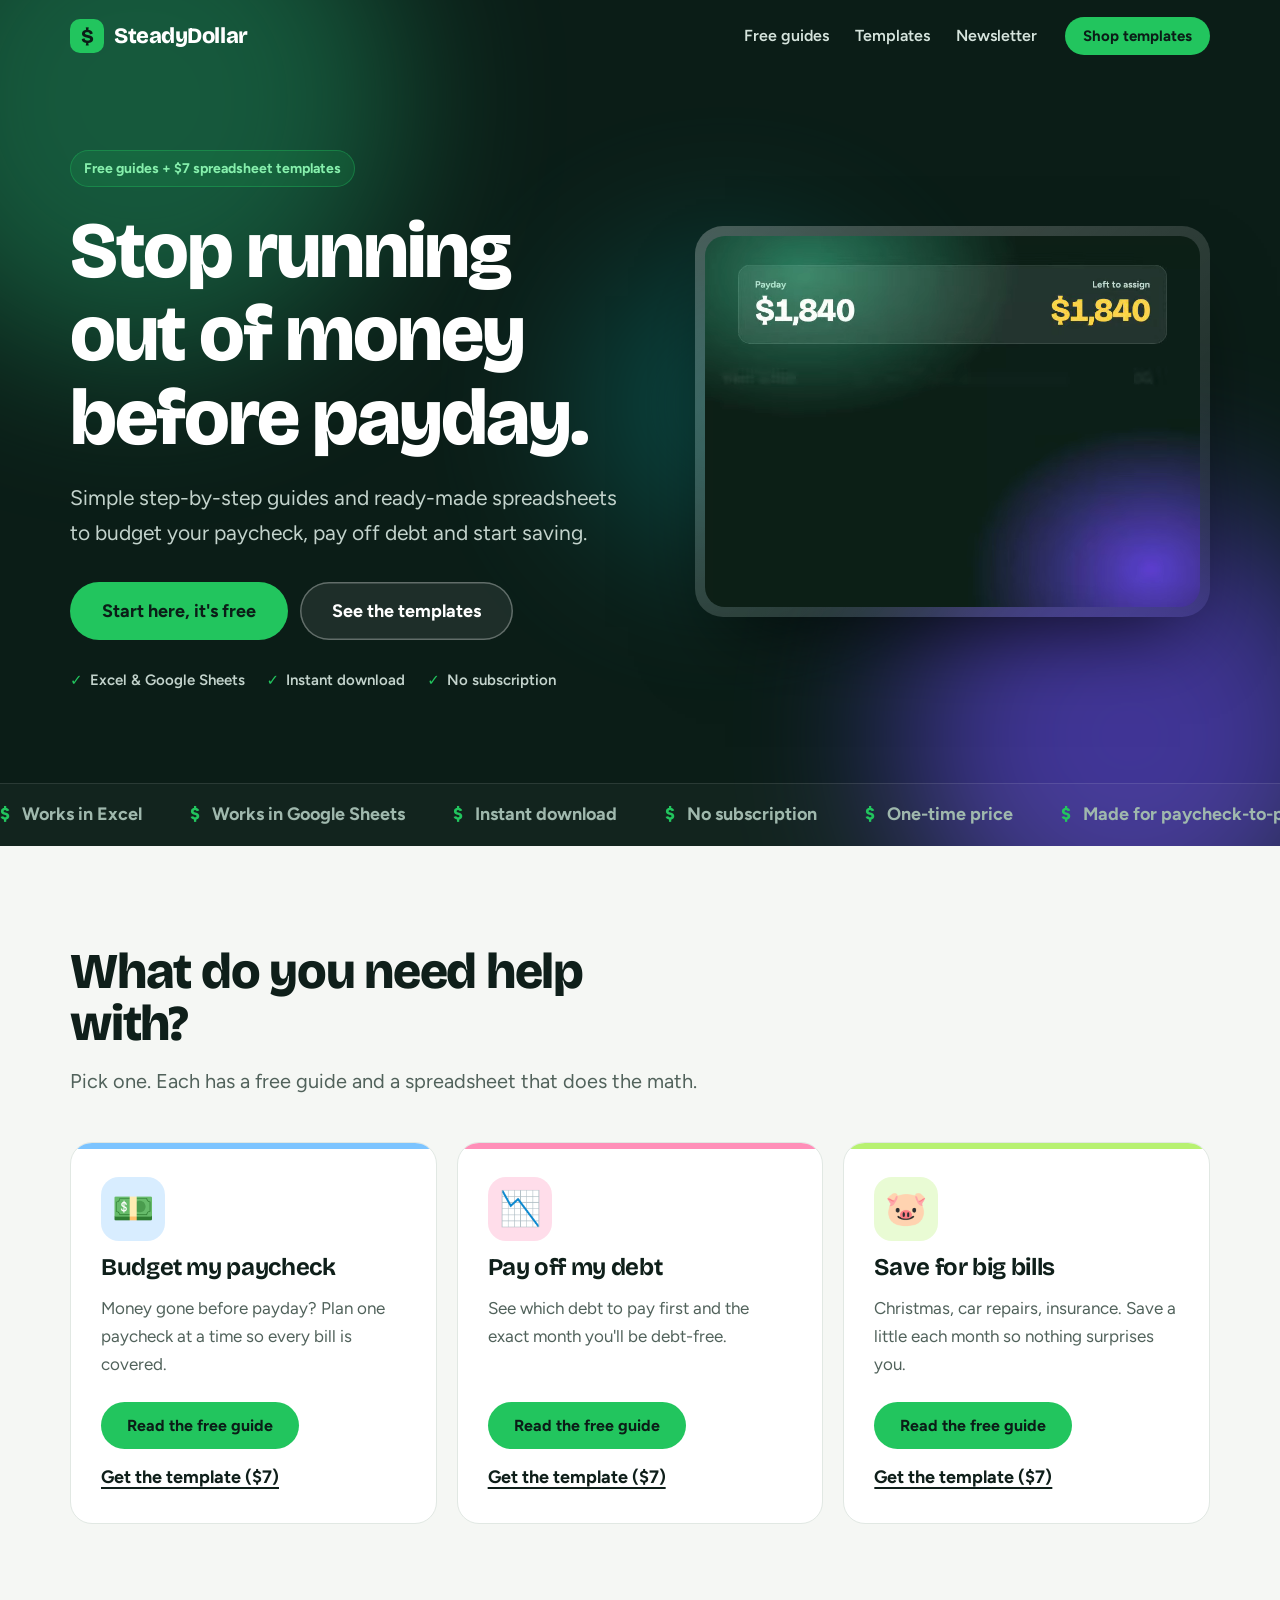
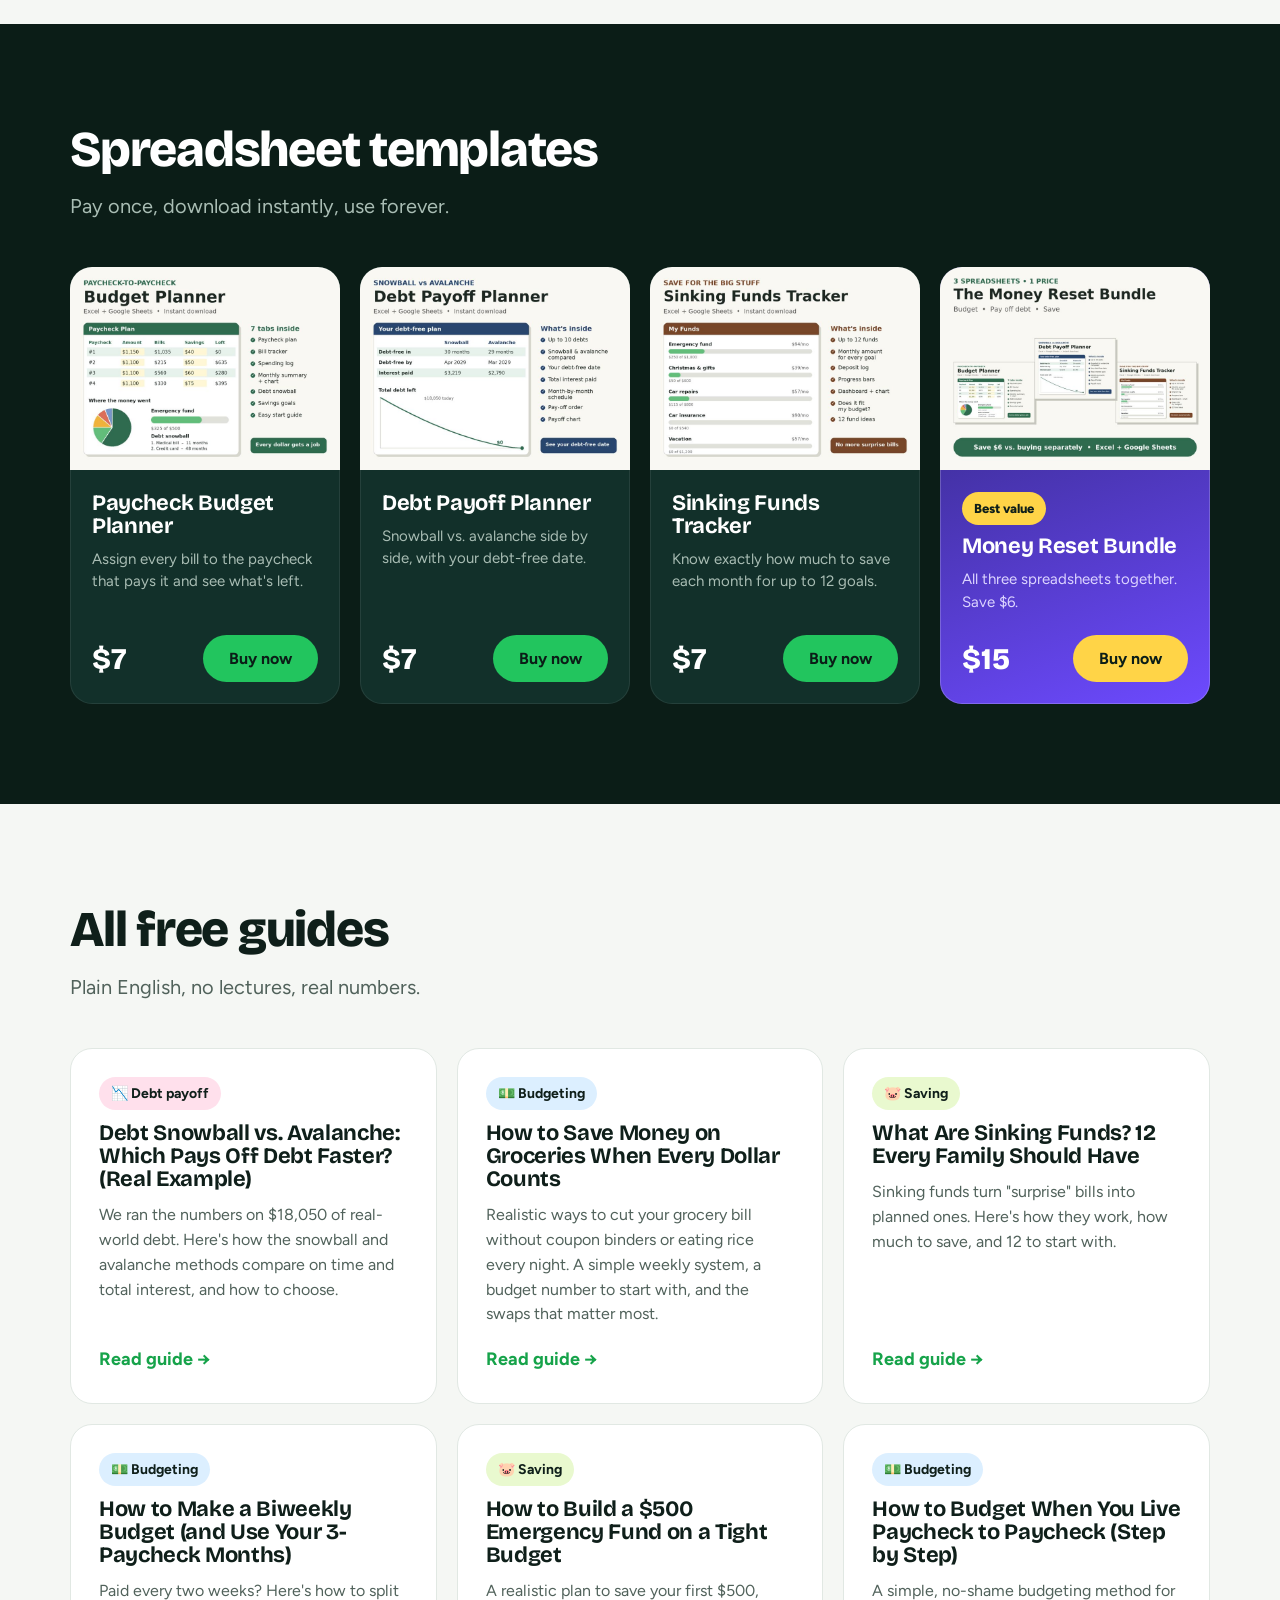
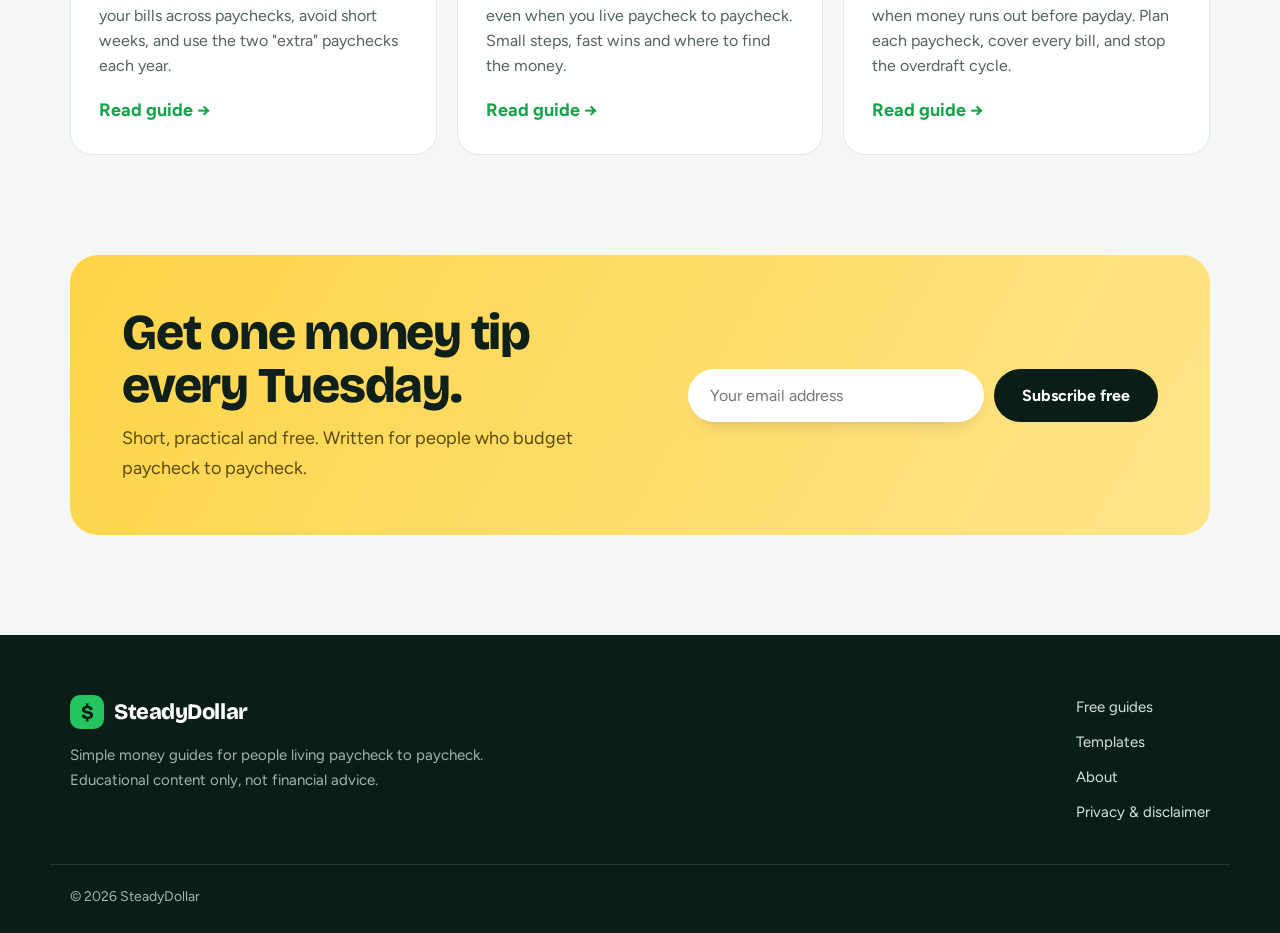
==== commit c797f274: "Add article: How to save money on groceries Co-Authored-By: Claude Opus 5.5 <noreply@anthropic.com> " ====
--- a/index.html
+++ b/index.html
@@ -92,19 +92,23 @@
 <span class="tag t-debt">📉 Debt payoff</span>
 <h3>Debt Snowball vs. Avalanche: Which Pays Off Debt Faster? (Real Example)</h3><p>We ran the numbers on $18,050 of real-world debt. Here&#x27;s how the snowball and avalanche methods compare on time and total interest, and how to choose.</p>
 <span class="read">Read guide <span aria-hidden="true">&rarr;</span></span></a>
-<a class="guide" href="what-are-sinking-funds/" data-reveal style="--d:1">
+<a class="guide" href="how-to-save-money-on-groceries/" data-reveal style="--d:1">
+<span class="tag t-budget">💵 Budgeting</span>
+<h3>How to Save Money on Groceries When Every Dollar Counts</h3><p>Realistic ways to cut your grocery bill without coupon binders or eating rice every night. A simple weekly system, a budget number to start with, and the swaps that matter most.</p>
+<span class="read">Read guide <span aria-hidden="true">&rarr;</span></span></a>
+<a class="guide" href="what-are-sinking-funds/" data-reveal style="--d:2">
 <span class="tag t-savings">🐷 Saving</span>
 <h3>What Are Sinking Funds? 12 Every Family Should Have</h3><p>Sinking funds turn &quot;surprise&quot; bills into planned ones. Here&#x27;s how they work, how much to save, and 12 to start with.</p>
 <span class="read">Read guide <span aria-hidden="true">&rarr;</span></span></a>
-<a class="guide" href="how-to-make-a-biweekly-budget/" data-reveal style="--d:2">
+<a class="guide" href="how-to-make-a-biweekly-budget/" data-reveal style="--d:0">
 <span class="tag t-budget">💵 Budgeting</span>
 <h3>How to Make a Biweekly Budget (and Use Your 3-Paycheck Months)</h3><p>Paid every two weeks? Here&#x27;s how to split your bills across paychecks, avoid short weeks, and use the two &quot;extra&quot; paychecks each year.</p>
 <span class="read">Read guide <span aria-hidden="true">&rarr;</span></span></a>
-<a class="guide" href="how-to-build-a-500-emergency-fund/" data-reveal style="--d:0">
+<a class="guide" href="how-to-build-a-500-emergency-fund/" data-reveal style="--d:1">
 <span class="tag t-savings">🐷 Saving</span>
 <h3>How to Build a $500 Emergency Fund on a Tight Budget</h3><p>A realistic plan to save your first $500, even when you live paycheck to paycheck. Small steps, fast wins and where to find the money.</p>
 <span class="read">Read guide <span aria-hidden="true">&rarr;</span></span></a>
-<a class="guide" href="how-to-budget-paycheck-to-paycheck/" data-reveal style="--d:1">
+<a class="guide" href="how-to-budget-paycheck-to-paycheck/" data-reveal style="--d:2">
 <span class="tag t-budget">💵 Budgeting</span>
 <h3>How to Budget When You Live Paycheck to Paycheck (Step by Step)</h3><p>A simple, no-shame budgeting method for when money runs out before payday. Plan each paycheck, cover every bill, and stop the overdraft cycle.</p>
 <span class="read">Read guide <span aria-hidden="true">&rarr;</span></span></a></div>
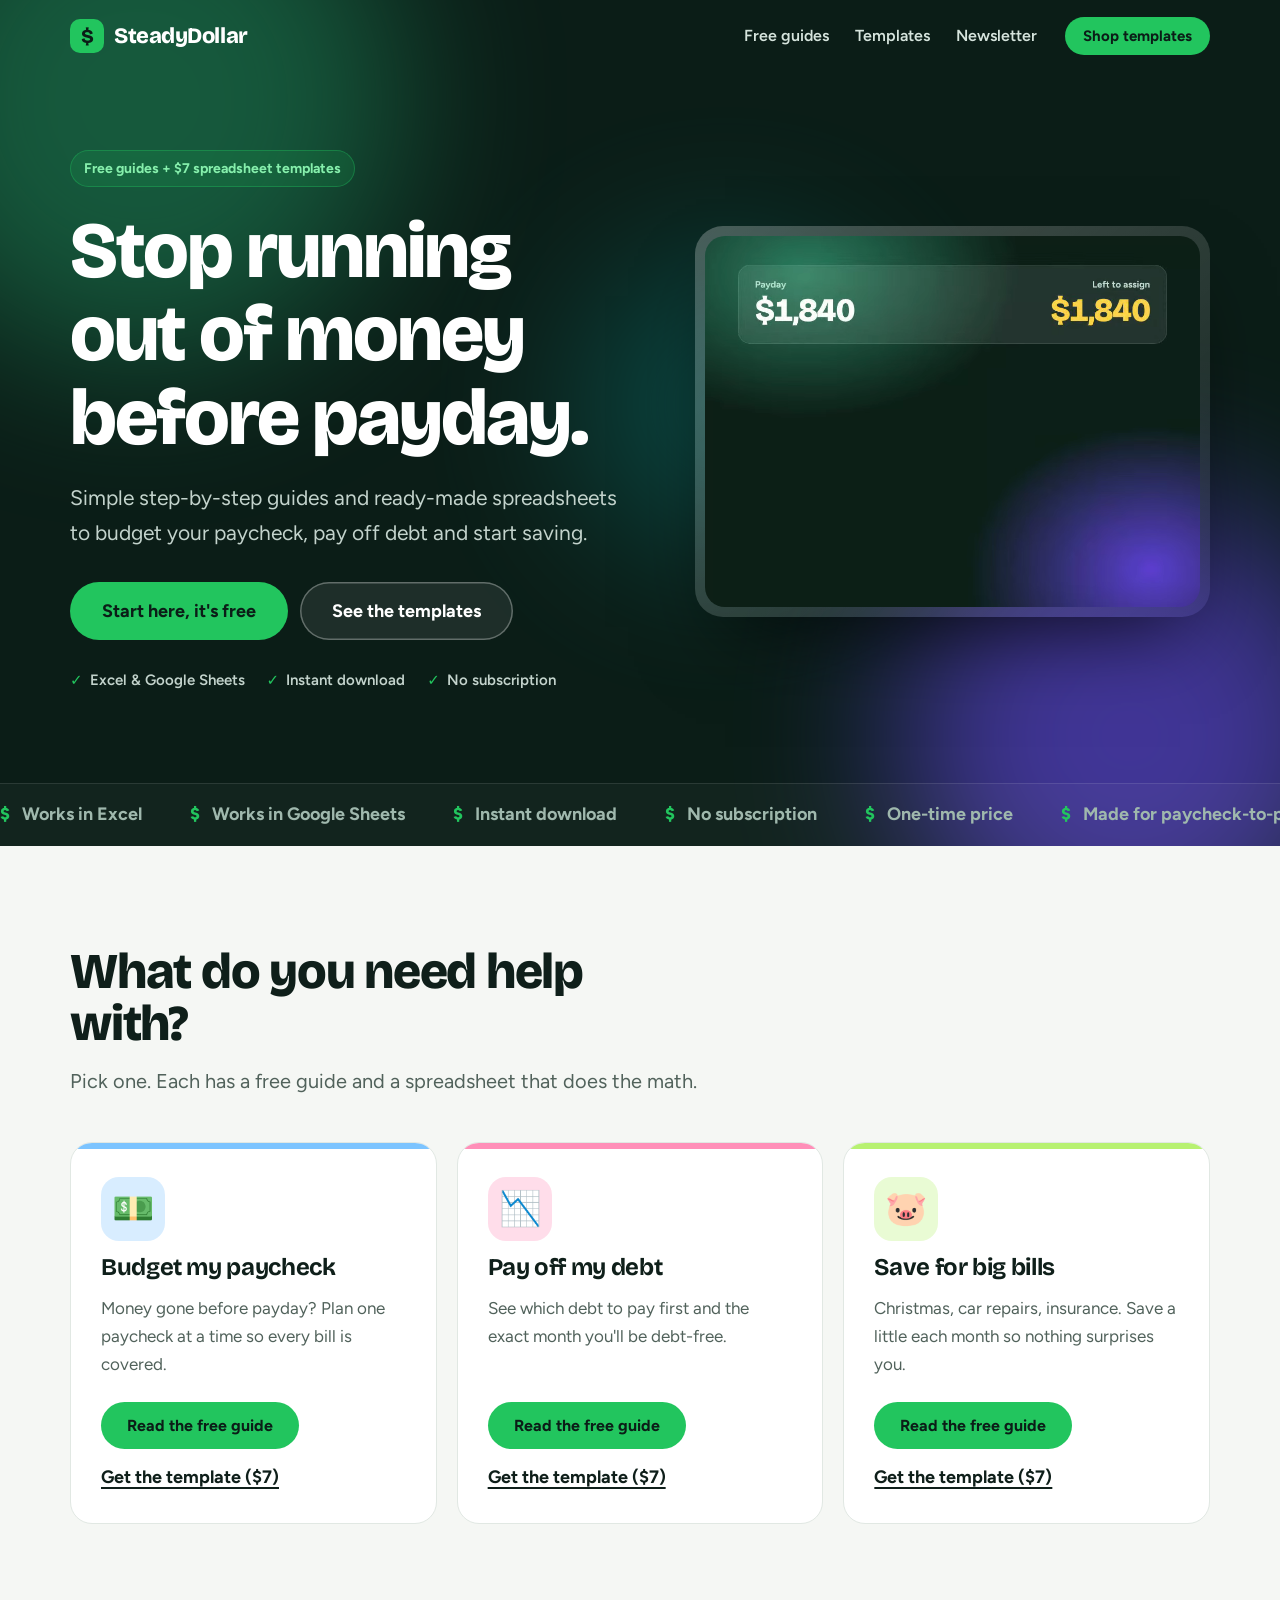
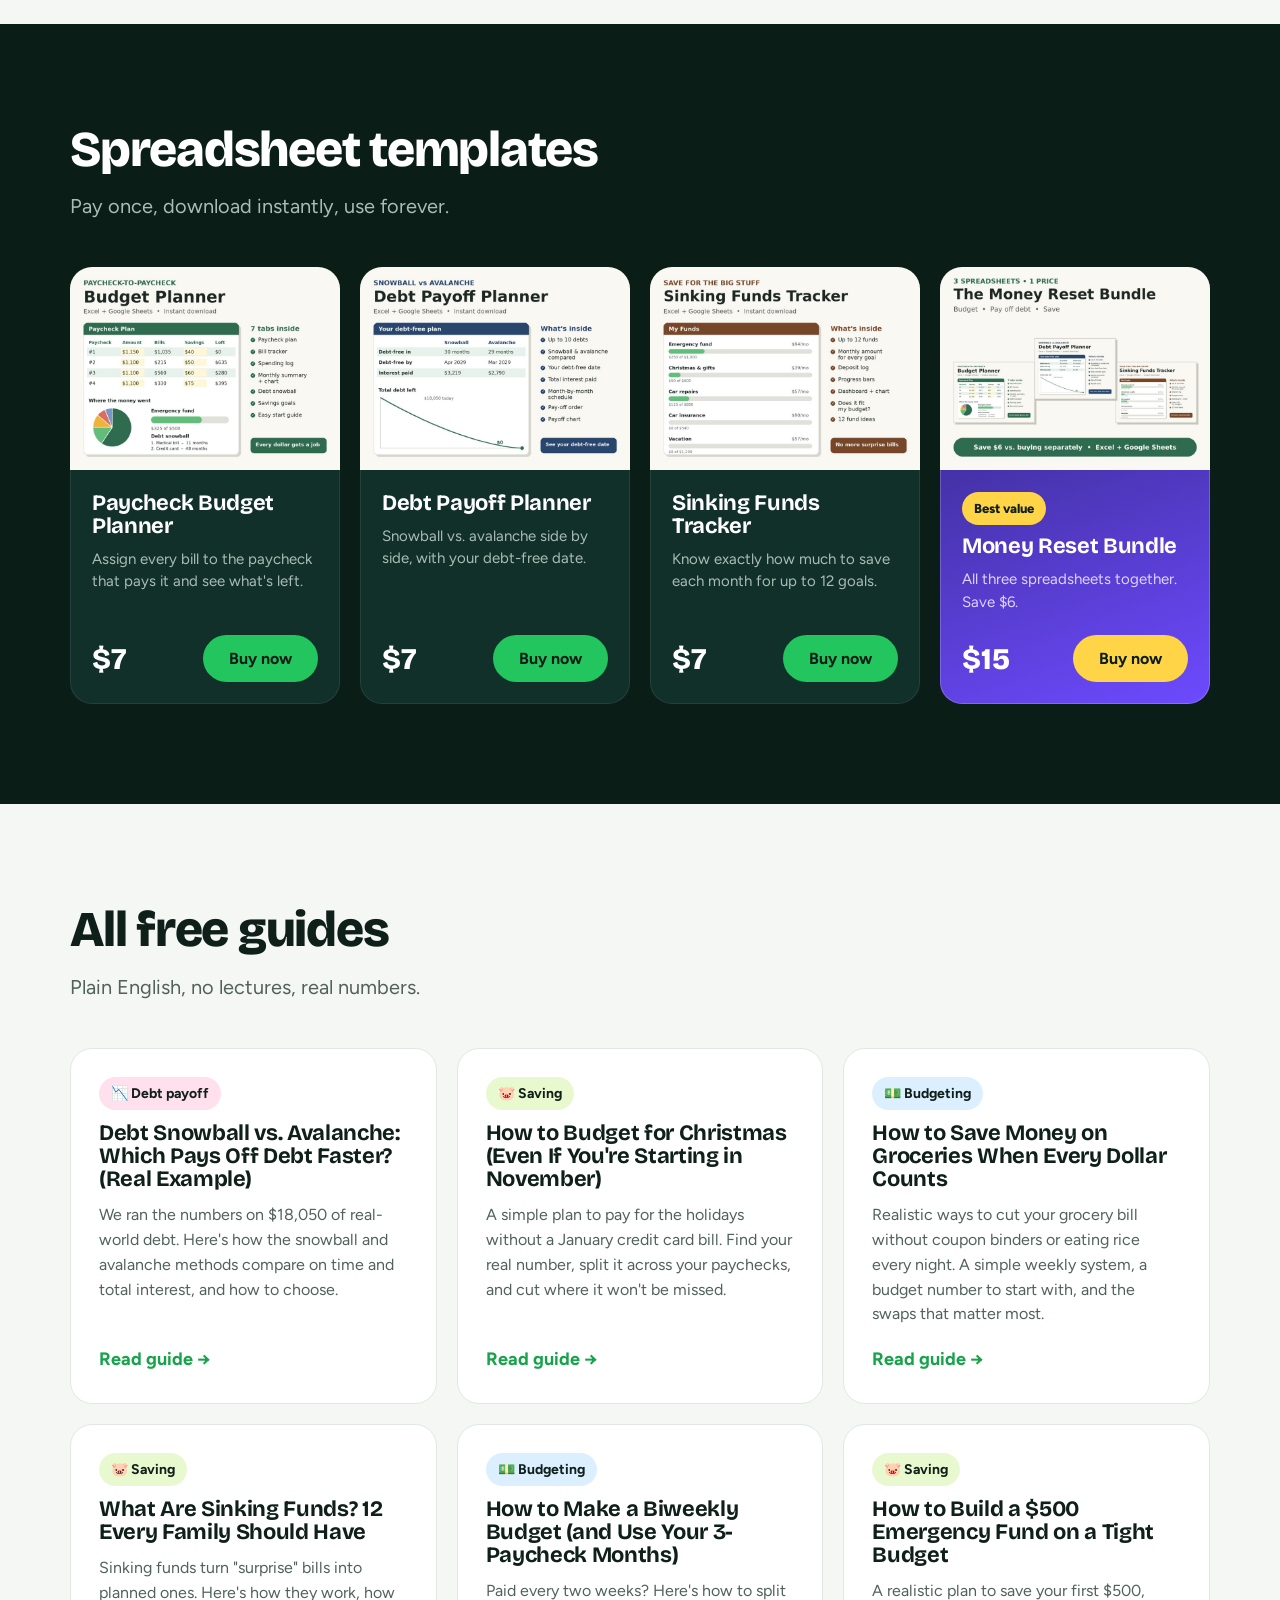
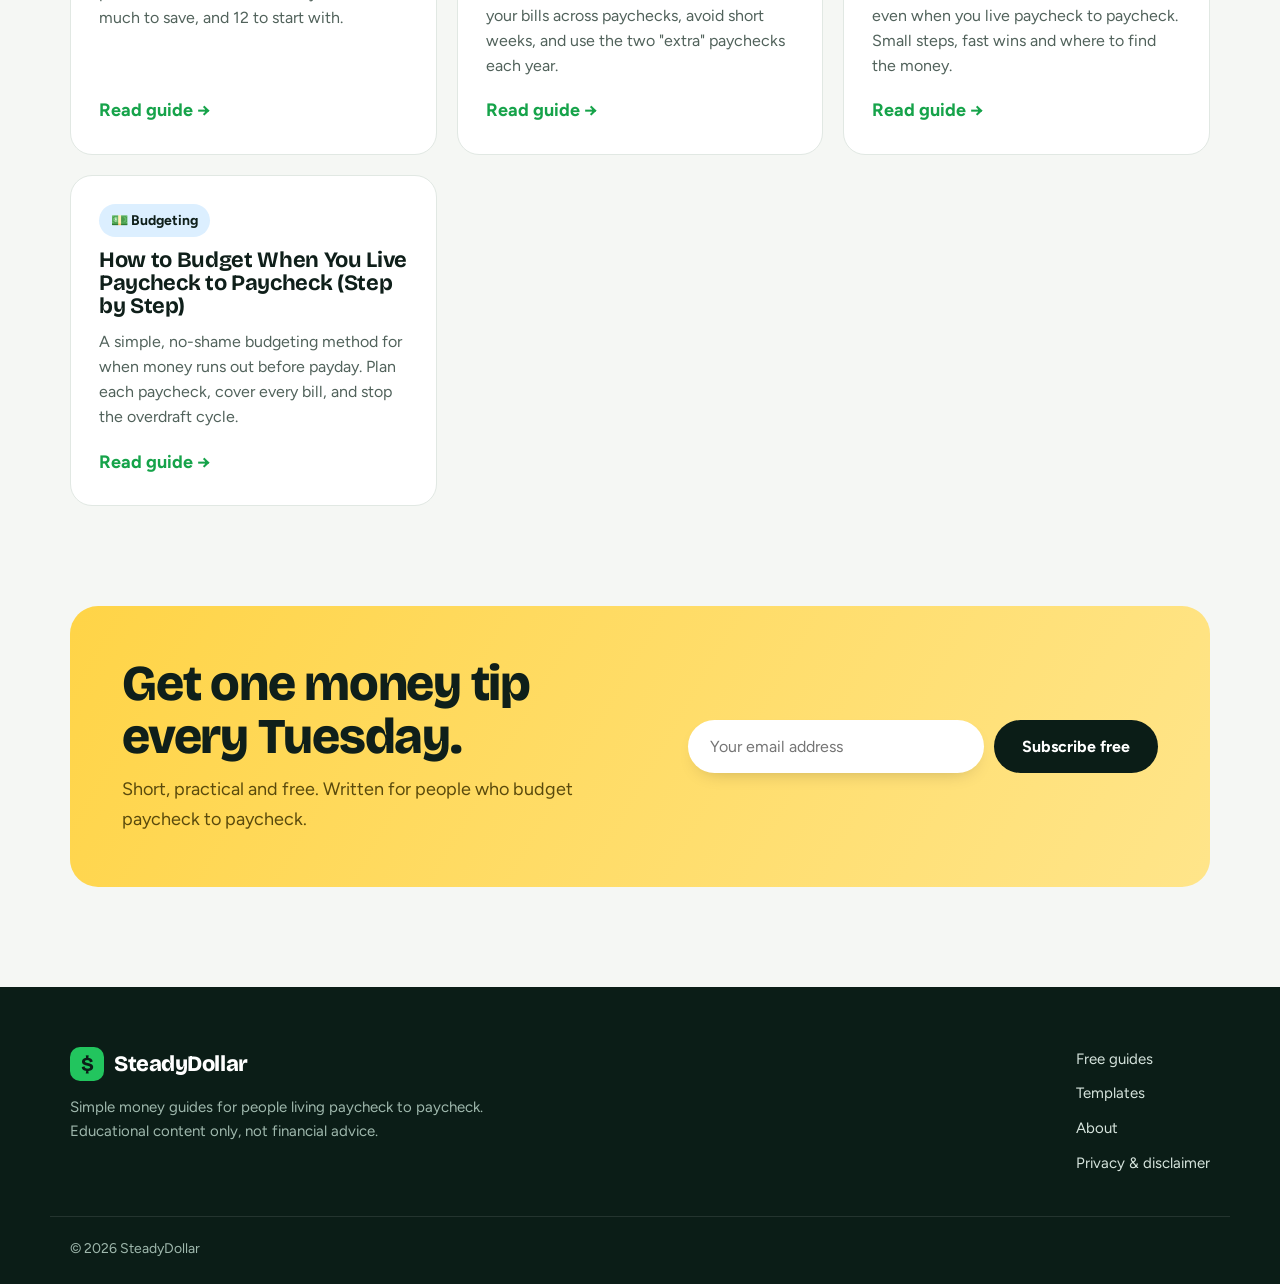
==== commit 497b1606: "Add article: How to budget for Christmas Co-Authored-By: Claude Opus 5.5 <noreply@anthropic.com> Cla" ====
--- a/index.html
+++ b/index.html
@@ -92,23 +92,27 @@
 <span class="tag t-debt">📉 Debt payoff</span>
 <h3>Debt Snowball vs. Avalanche: Which Pays Off Debt Faster? (Real Example)</h3><p>We ran the numbers on $18,050 of real-world debt. Here&#x27;s how the snowball and avalanche methods compare on time and total interest, and how to choose.</p>
 <span class="read">Read guide <span aria-hidden="true">&rarr;</span></span></a>
-<a class="guide" href="how-to-save-money-on-groceries/" data-reveal style="--d:1">
+<a class="guide" href="how-to-budget-for-christmas/" data-reveal style="--d:1">
+<span class="tag t-savings">🐷 Saving</span>
+<h3>How to Budget for Christmas (Even If You&#x27;re Starting in November)</h3><p>A simple plan to pay for the holidays without a January credit card bill. Find your real number, split it across your paychecks, and cut where it won&#x27;t be missed.</p>
+<span class="read">Read guide <span aria-hidden="true">&rarr;</span></span></a>
+<a class="guide" href="how-to-save-money-on-groceries/" data-reveal style="--d:2">
 <span class="tag t-budget">💵 Budgeting</span>
 <h3>How to Save Money on Groceries When Every Dollar Counts</h3><p>Realistic ways to cut your grocery bill without coupon binders or eating rice every night. A simple weekly system, a budget number to start with, and the swaps that matter most.</p>
 <span class="read">Read guide <span aria-hidden="true">&rarr;</span></span></a>
-<a class="guide" href="what-are-sinking-funds/" data-reveal style="--d:2">
+<a class="guide" href="what-are-sinking-funds/" data-reveal style="--d:0">
 <span class="tag t-savings">🐷 Saving</span>
 <h3>What Are Sinking Funds? 12 Every Family Should Have</h3><p>Sinking funds turn &quot;surprise&quot; bills into planned ones. Here&#x27;s how they work, how much to save, and 12 to start with.</p>
 <span class="read">Read guide <span aria-hidden="true">&rarr;</span></span></a>
-<a class="guide" href="how-to-make-a-biweekly-budget/" data-reveal style="--d:0">
+<a class="guide" href="how-to-make-a-biweekly-budget/" data-reveal style="--d:1">
 <span class="tag t-budget">💵 Budgeting</span>
 <h3>How to Make a Biweekly Budget (and Use Your 3-Paycheck Months)</h3><p>Paid every two weeks? Here&#x27;s how to split your bills across paychecks, avoid short weeks, and use the two &quot;extra&quot; paychecks each year.</p>
 <span class="read">Read guide <span aria-hidden="true">&rarr;</span></span></a>
-<a class="guide" href="how-to-build-a-500-emergency-fund/" data-reveal style="--d:1">
+<a class="guide" href="how-to-build-a-500-emergency-fund/" data-reveal style="--d:2">
 <span class="tag t-savings">🐷 Saving</span>
 <h3>How to Build a $500 Emergency Fund on a Tight Budget</h3><p>A realistic plan to save your first $500, even when you live paycheck to paycheck. Small steps, fast wins and where to find the money.</p>
 <span class="read">Read guide <span aria-hidden="true">&rarr;</span></span></a>
-<a class="guide" href="how-to-budget-paycheck-to-paycheck/" data-reveal style="--d:2">
+<a class="guide" href="how-to-budget-paycheck-to-paycheck/" data-reveal style="--d:0">
 <span class="tag t-budget">💵 Budgeting</span>
 <h3>How to Budget When You Live Paycheck to Paycheck (Step by Step)</h3><p>A simple, no-shame budgeting method for when money runs out before payday. Plan each paycheck, cover every bill, and stop the overdraft cycle.</p>
 <span class="read">Read guide <span aria-hidden="true">&rarr;</span></span></a></div>
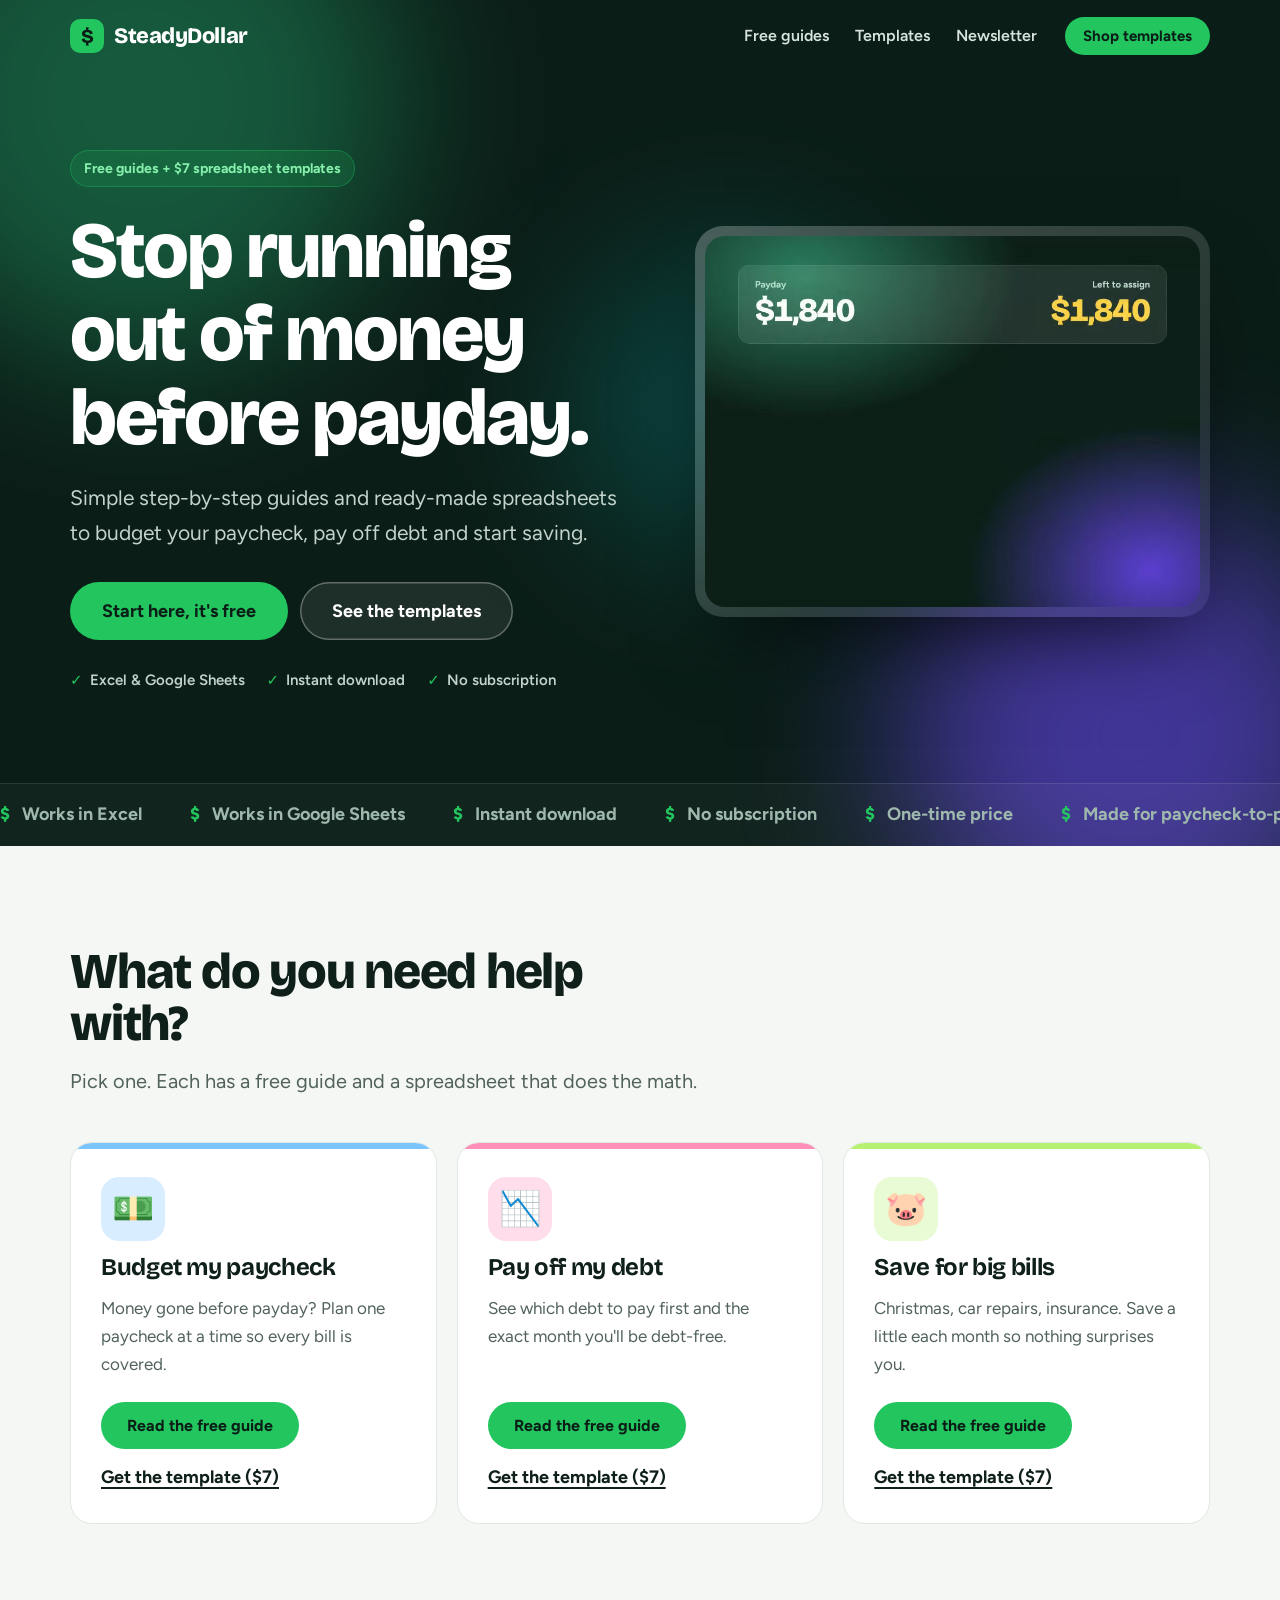
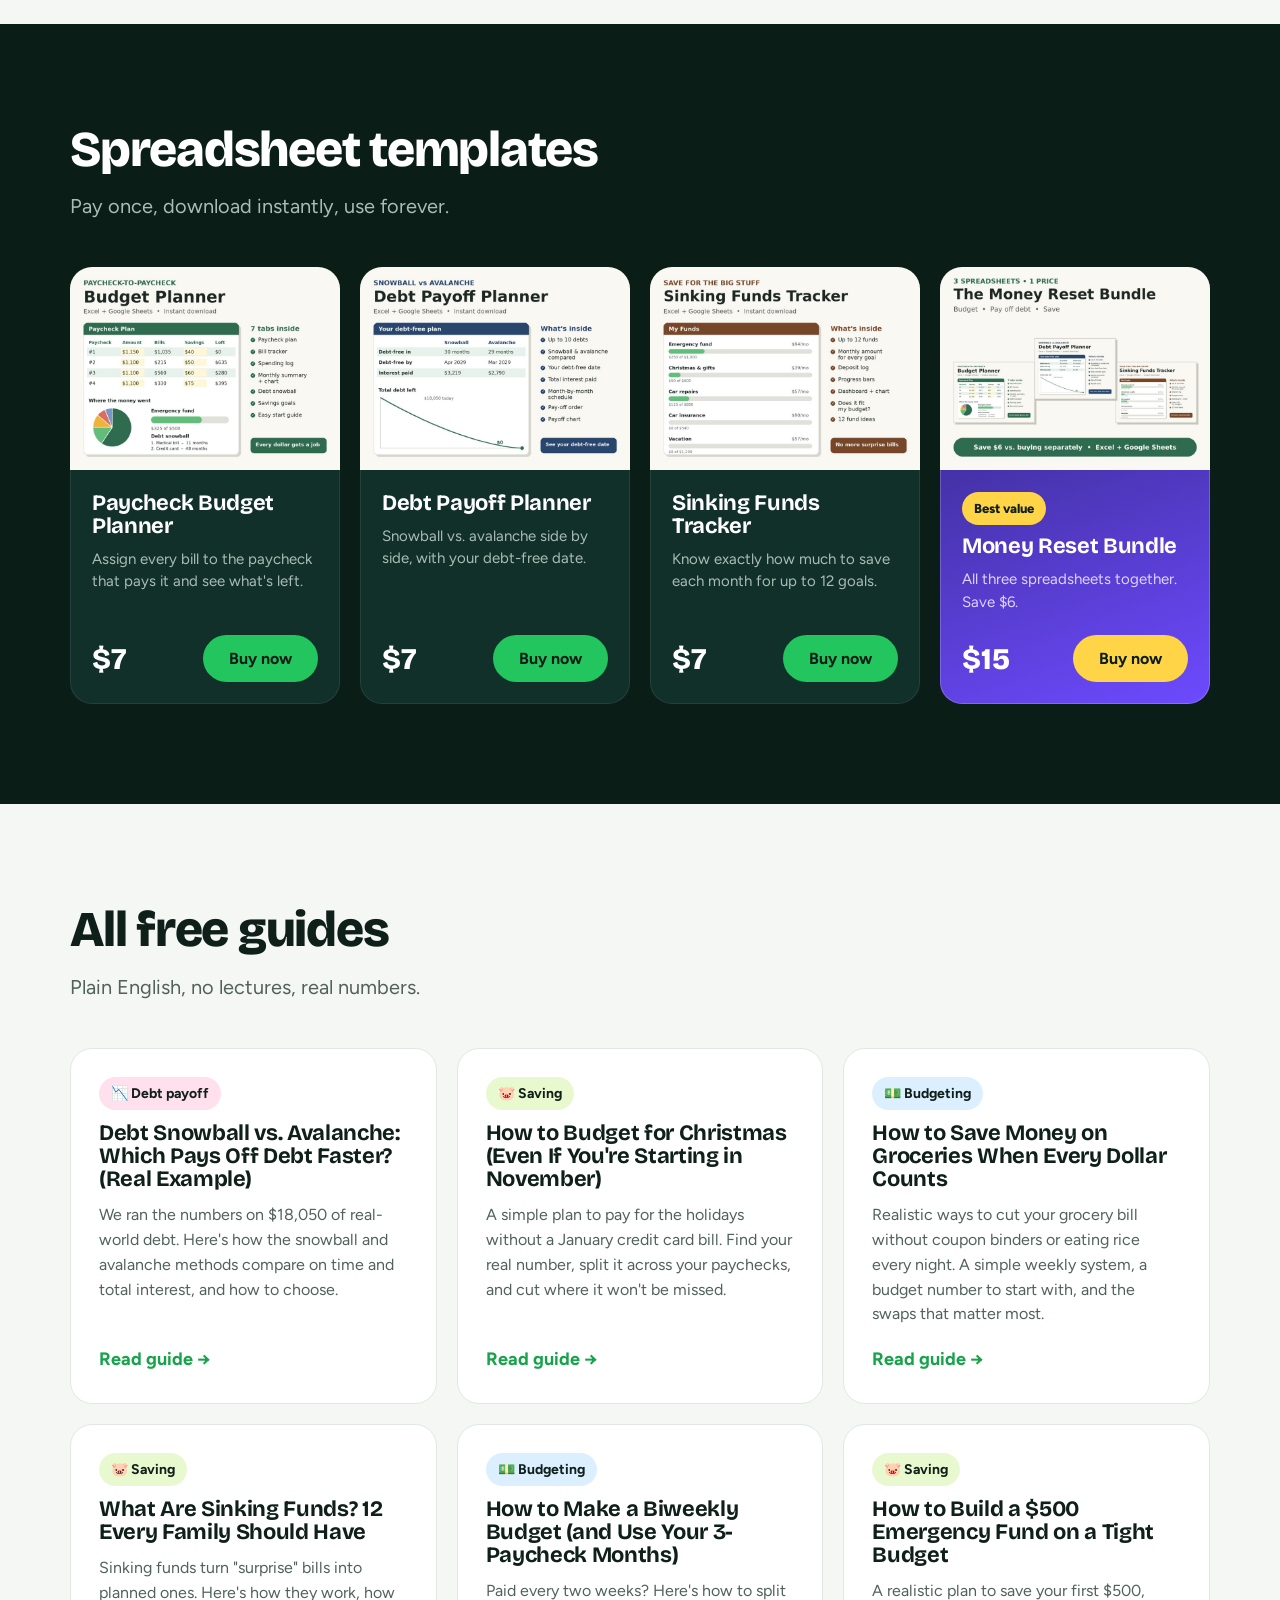
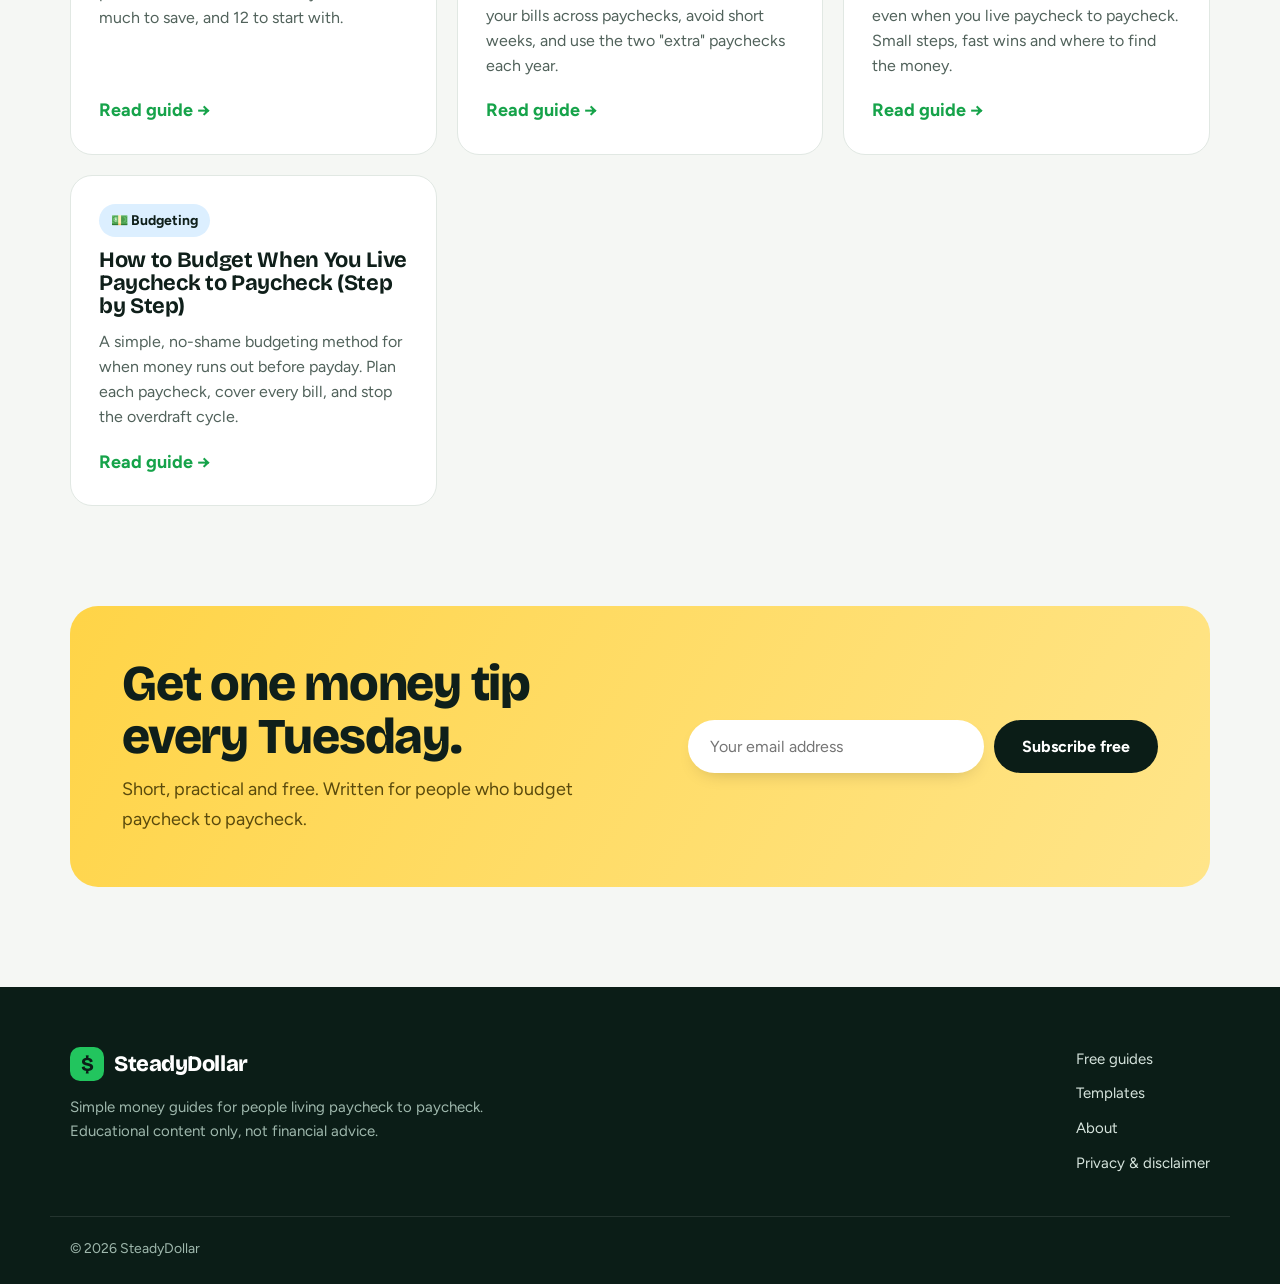
==== commit 30f8298b: "Add Pinterest domain verification tag Co-Authored-By: Claude Opus 5.5 <noreply@anthropic.com> Claude" ====
--- a/index.html
+++ b/index.html
@@ -3,6 +3,7 @@
 <head>
 <meta charset="utf-8">
 <meta name="viewport" content="width=device-width, initial-scale=1">
+<meta name="p:domain_verify" content="625e8ea63bbca6a0e2b48d6e414d4ba8"/>
 <title>SteadyDollar: Budgeting, Debt Payoff &amp; Saving Made Simple</title>
 <meta name="description" content="Free guides and $7 spreadsheet templates for budgeting paycheck to paycheck, paying off debt and building savings.">
 <link rel="canonical" href="https://archangel1987.github.io/steadydollar/">
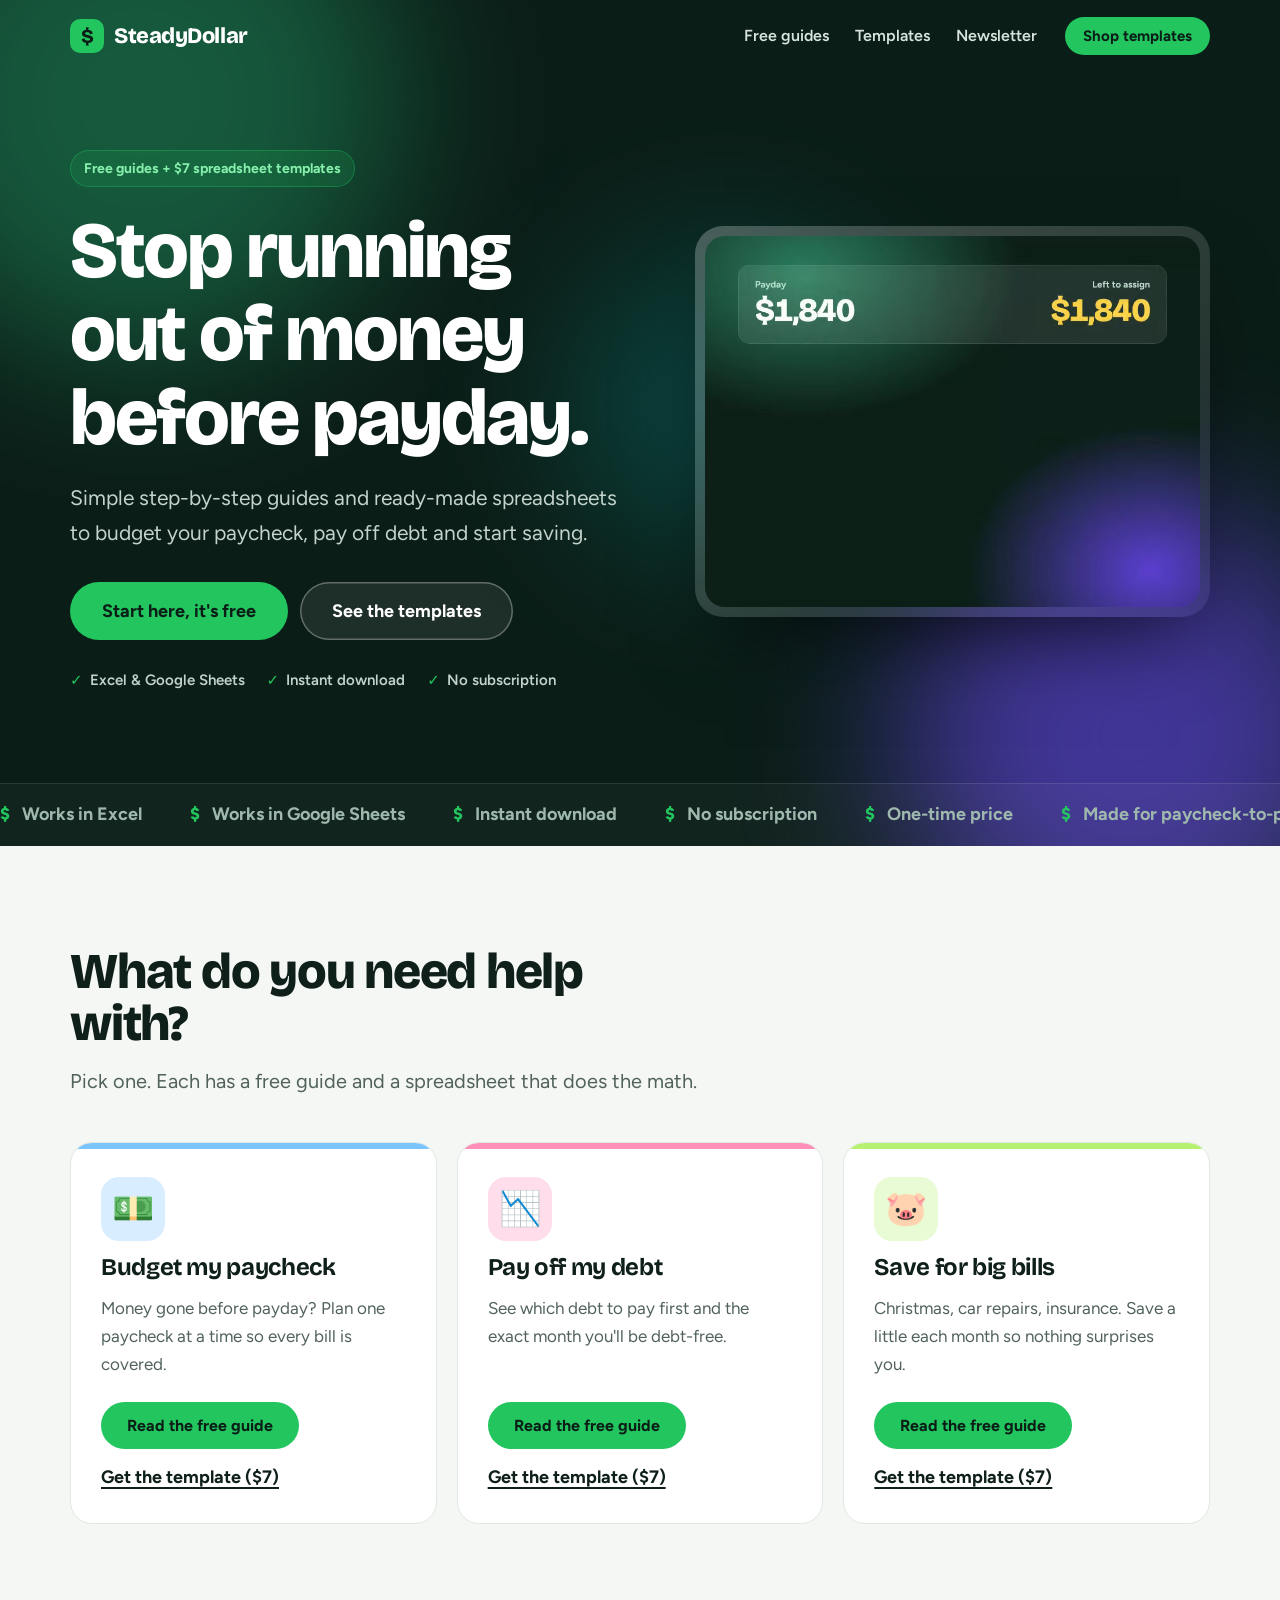
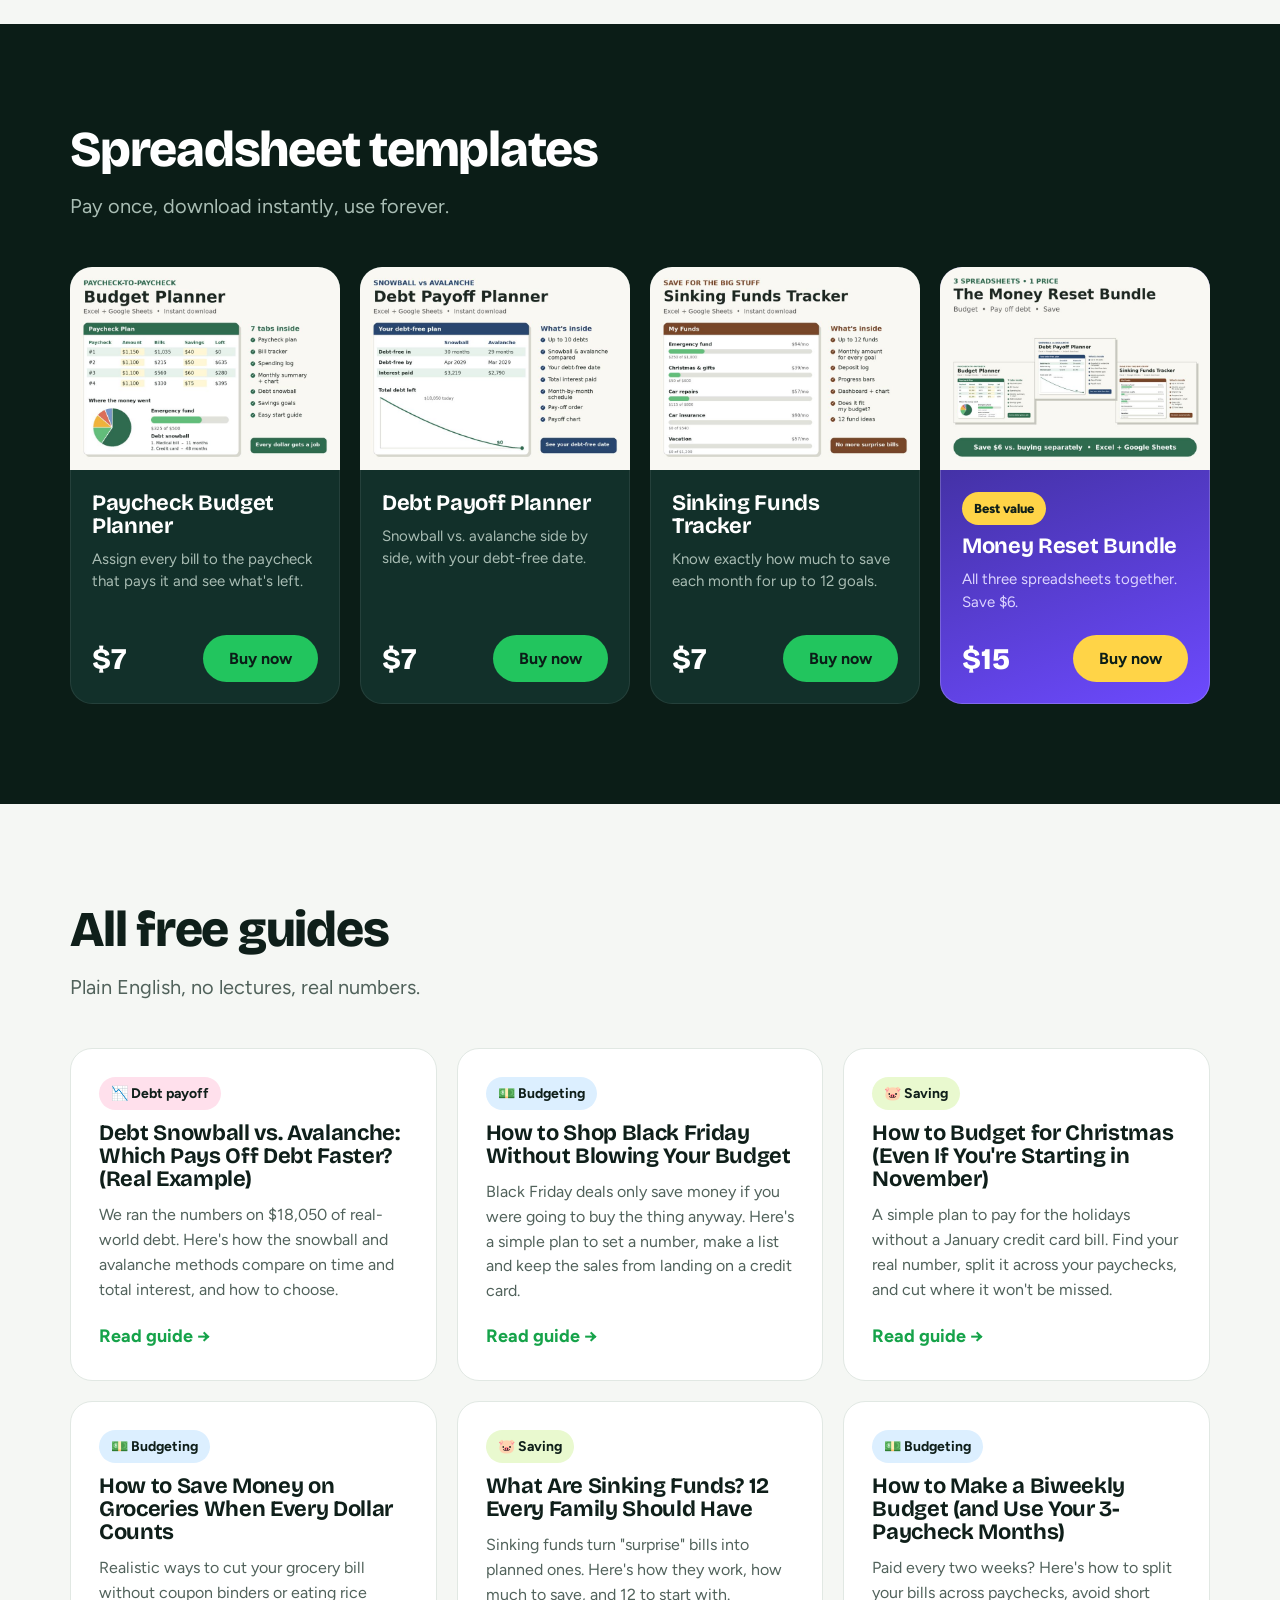
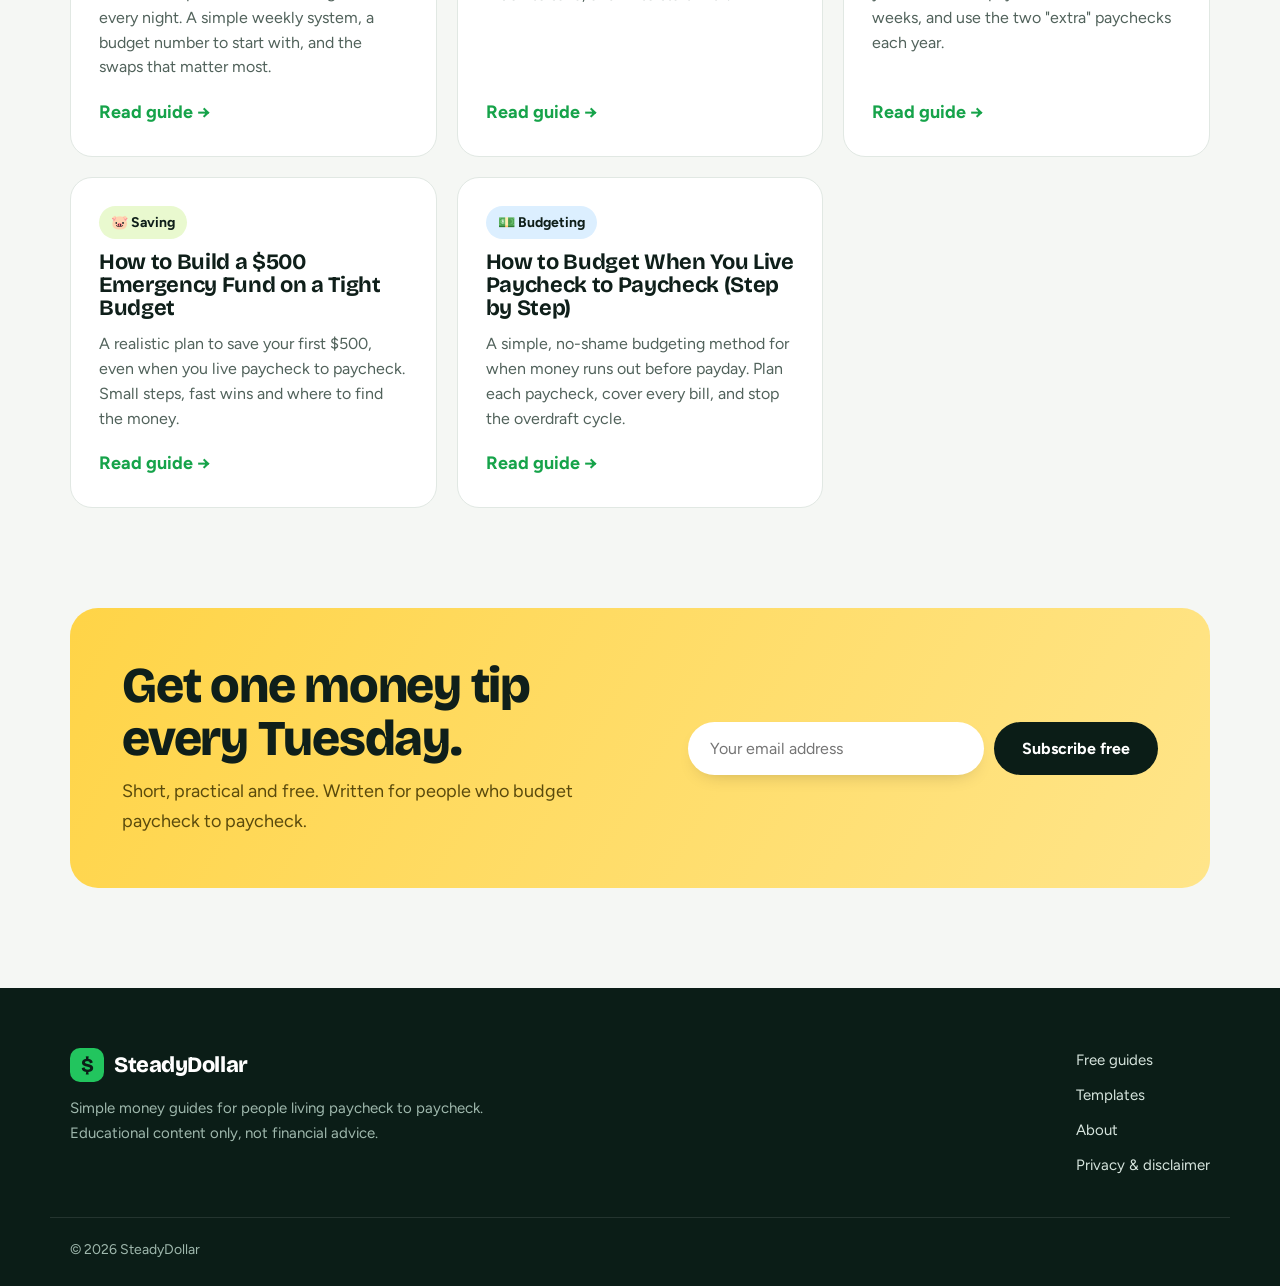
==== commit 75f1bee4: "Add Black Friday budget article and pin Co-Authored-By: Claude Opus 5.5 <noreply@anthropic.com> Clau" ====
--- a/index.html
+++ b/index.html
@@ -93,27 +93,31 @@
 <span class="tag t-debt">📉 Debt payoff</span>
 <h3>Debt Snowball vs. Avalanche: Which Pays Off Debt Faster? (Real Example)</h3><p>We ran the numbers on $18,050 of real-world debt. Here&#x27;s how the snowball and avalanche methods compare on time and total interest, and how to choose.</p>
 <span class="read">Read guide <span aria-hidden="true">&rarr;</span></span></a>
-<a class="guide" href="how-to-budget-for-christmas/" data-reveal style="--d:1">
+<a class="guide" href="how-to-budget-for-black-friday/" data-reveal style="--d:1">
+<span class="tag t-budget">💵 Budgeting</span>
+<h3>How to Shop Black Friday Without Blowing Your Budget</h3><p>Black Friday deals only save money if you were going to buy the thing anyway. Here&#x27;s a simple plan to set a number, make a list and keep the sales from landing on a credit card.</p>
+<span class="read">Read guide <span aria-hidden="true">&rarr;</span></span></a>
+<a class="guide" href="how-to-budget-for-christmas/" data-reveal style="--d:2">
 <span class="tag t-savings">🐷 Saving</span>
 <h3>How to Budget for Christmas (Even If You&#x27;re Starting in November)</h3><p>A simple plan to pay for the holidays without a January credit card bill. Find your real number, split it across your paychecks, and cut where it won&#x27;t be missed.</p>
 <span class="read">Read guide <span aria-hidden="true">&rarr;</span></span></a>
-<a class="guide" href="how-to-save-money-on-groceries/" data-reveal style="--d:2">
+<a class="guide" href="how-to-save-money-on-groceries/" data-reveal style="--d:0">
 <span class="tag t-budget">💵 Budgeting</span>
 <h3>How to Save Money on Groceries When Every Dollar Counts</h3><p>Realistic ways to cut your grocery bill without coupon binders or eating rice every night. A simple weekly system, a budget number to start with, and the swaps that matter most.</p>
 <span class="read">Read guide <span aria-hidden="true">&rarr;</span></span></a>
-<a class="guide" href="what-are-sinking-funds/" data-reveal style="--d:0">
+<a class="guide" href="what-are-sinking-funds/" data-reveal style="--d:1">
 <span class="tag t-savings">🐷 Saving</span>
 <h3>What Are Sinking Funds? 12 Every Family Should Have</h3><p>Sinking funds turn &quot;surprise&quot; bills into planned ones. Here&#x27;s how they work, how much to save, and 12 to start with.</p>
 <span class="read">Read guide <span aria-hidden="true">&rarr;</span></span></a>
-<a class="guide" href="how-to-make-a-biweekly-budget/" data-reveal style="--d:1">
+<a class="guide" href="how-to-make-a-biweekly-budget/" data-reveal style="--d:2">
 <span class="tag t-budget">💵 Budgeting</span>
 <h3>How to Make a Biweekly Budget (and Use Your 3-Paycheck Months)</h3><p>Paid every two weeks? Here&#x27;s how to split your bills across paychecks, avoid short weeks, and use the two &quot;extra&quot; paychecks each year.</p>
 <span class="read">Read guide <span aria-hidden="true">&rarr;</span></span></a>
-<a class="guide" href="how-to-build-a-500-emergency-fund/" data-reveal style="--d:2">
+<a class="guide" href="how-to-build-a-500-emergency-fund/" data-reveal style="--d:0">
 <span class="tag t-savings">🐷 Saving</span>
 <h3>How to Build a $500 Emergency Fund on a Tight Budget</h3><p>A realistic plan to save your first $500, even when you live paycheck to paycheck. Small steps, fast wins and where to find the money.</p>
 <span class="read">Read guide <span aria-hidden="true">&rarr;</span></span></a>
-<a class="guide" href="how-to-budget-paycheck-to-paycheck/" data-reveal style="--d:0">
+<a class="guide" href="how-to-budget-paycheck-to-paycheck/" data-reveal style="--d:1">
 <span class="tag t-budget">💵 Budgeting</span>
 <h3>How to Budget When You Live Paycheck to Paycheck (Step by Step)</h3><p>A simple, no-shame budgeting method for when money runs out before payday. Plan each paycheck, cover every bill, and stop the overdraft cycle.</p>
 <span class="read">Read guide <span aria-hidden="true">&rarr;</span></span></a></div>
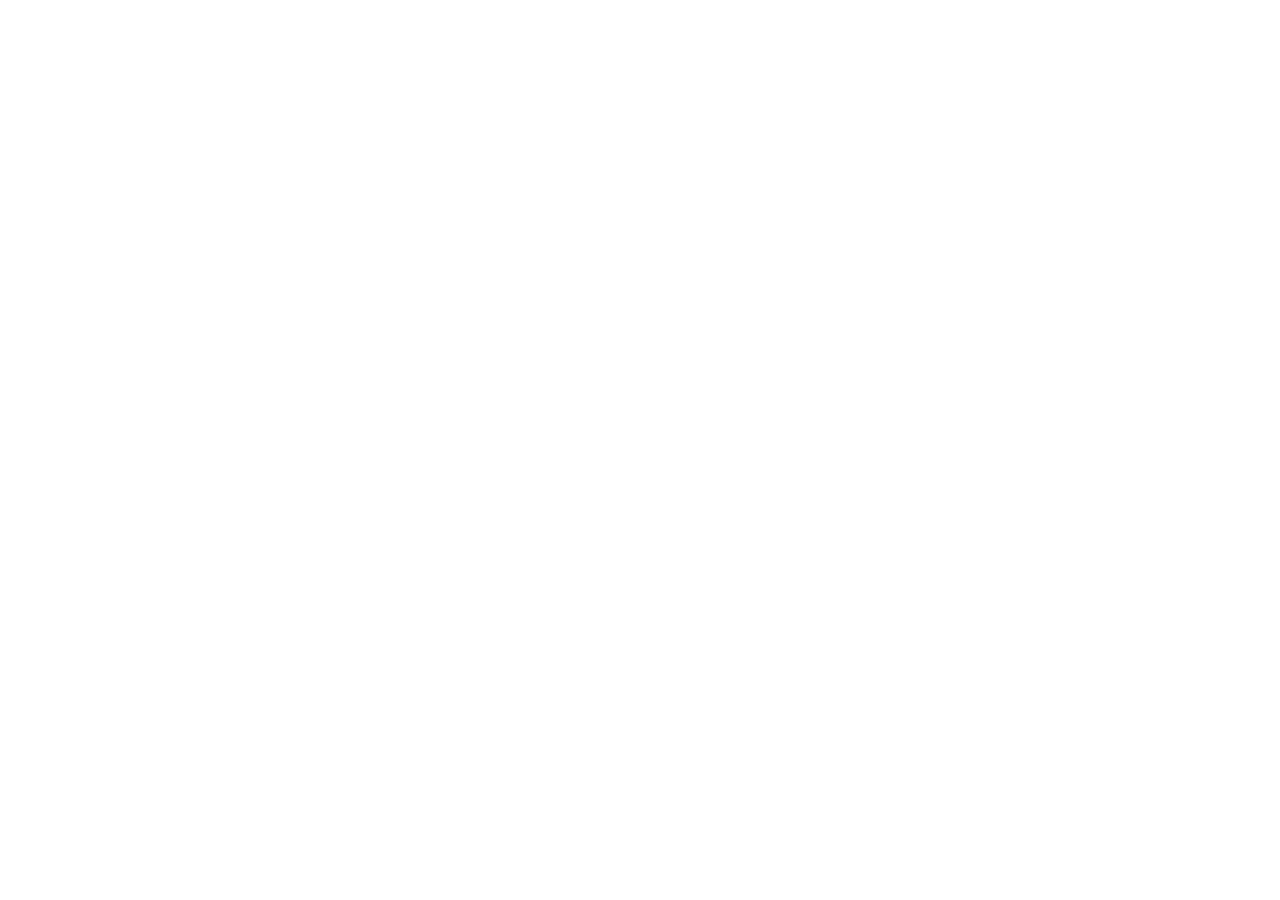
==== commit a708e453: "Redirect pages to steadydollar.github.io Co-Authored-By: Claude Opus 5.5 <noreply@anthropic.com> Cla" ====
--- a/index.html
+++ b/index.html
@@ -1,153 +1 @@
-<!doctype html>
-<html lang="en">
-<head>
-<meta charset="utf-8">
-<meta name="viewport" content="width=device-width, initial-scale=1">
-<meta name="p:domain_verify" content="625e8ea63bbca6a0e2b48d6e414d4ba8"/>
-<title>SteadyDollar: Budgeting, Debt Payoff &amp; Saving Made Simple</title>
-<meta name="description" content="Free guides and $7 spreadsheet templates for budgeting paycheck to paycheck, paying off debt and building savings.">
-<link rel="canonical" href="https://archangel1987.github.io/steadydollar/">
-<meta property="og:title" content="SteadyDollar: Budgeting, Debt Payoff &amp; Saving Made Simple">
-<meta property="og:description" content="Free guides and $7 spreadsheet templates for budgeting paycheck to paycheck, paying off debt and building savings.">
-<meta property="og:type" content="website">
-<meta property="og:image" content="https://archangel1987.github.io/steadydollar/video/poster.jpg">
-<meta name="theme-color" content="#0b1d17">
-<link rel="icon" href="data:image/svg+xml,<svg xmlns='http://www.w3.org/2000/svg' viewBox='0 0 32 32'><rect width='32' height='32' rx='8' fill='%2322c55e'/><text x='16' y='23' font-size='20' text-anchor='middle' fill='%230b1d17' font-family='Arial' font-weight='bold'>$</text></svg>">
-<link rel="preconnect" href="https://fonts.googleapis.com"><link rel="preconnect" href="https://fonts.gstatic.com" crossorigin><link href="https://fonts.googleapis.com/css2?family=Bricolage+Grotesque:opsz,wght@12..96,500..800&family=Figtree:ital,wght@0,400;0,600;0,700;1,400&display=swap" rel="stylesheet">
-<link rel="stylesheet" href="style.css">
-</head>
-<body class="home">
-<header class="top"><div class="wrap">
-<a class="logo" href=""><span class="mark">$</span>SteadyDollar</a>
-<nav><a href="#guides">Free guides</a><a href="#templates">Templates</a><a href="#newsletter">Newsletter</a></nav>
-<a class="btn btn-sm" href="#templates">Shop templates</a>
-</div></header>
-<main>
-<section class="hero">
-<div class="blob b1"></div><div class="blob b2"></div><div class="blob b3"></div>
-<div class="wrap hero-grid">
-<div class="hero-copy">
-<p class="pill">Free guides + $7 spreadsheet templates</p>
-<h1>Stop running out of money before payday.</h1>
-<p class="lede">Simple step-by-step guides and ready-made spreadsheets to budget your paycheck, pay off debt and start saving.</p>
-<div class="cta-row"><a class="btn btn-lg" href="#help">Start here, it's free</a><a class="btn btn-lg btn-ghost" href="#templates">See the templates</a></div>
-<ul class="checks"><li>Excel &amp; Google Sheets</li><li>Instant download</li><li>No subscription</li></ul>
-</div>
-<div class="hero-video">
-<video autoplay muted loop playsinline poster="video/poster.jpg" aria-label="Animation: a $1,840 paycheck split into rent, food, debt and savings until $0 is left">
-<source src="video/hero.webm" type="video/webm"><source src="video/hero.mp4" type="video/mp4"></video>
-</div>
-</div>
-<div class="ticker" aria-hidden="true"><div class="ticker-track"><span>Works in Excel</span><span>Works in Google Sheets</span><span>Instant download</span><span>No subscription</span><span>One-time price</span><span>Made for paycheck-to-paycheck budgets</span><span>Works in Excel</span><span>Works in Google Sheets</span><span>Instant download</span><span>No subscription</span><span>One-time price</span><span>Made for paycheck-to-paycheck budgets</span></div></div>
-</section>
-
-<section class="wrap block" id="help">
-<div class="sec-head" data-reveal><h2>What do you need help with?</h2><p>Pick one. Each has a free guide and a spreadsheet that does the math.</p></div>
-<div class="helps"><article class="help h-budget" data-reveal style="--d:0">
-<span class="icon">💵</span>
-<h3>Budget my paycheck</h3><p>Money gone before payday? Plan one paycheck at a time so every bill is covered.</p>
-<div class="help-links"><a class="btn" href="how-to-budget-paycheck-to-paycheck/">Read the free guide</a>
-<a class="link" href="https://payhip.com/b/LEfx4">Get the template ($7)</a></div>
-</article>
-<article class="help h-debt" data-reveal style="--d:1">
-<span class="icon">📉</span>
-<h3>Pay off my debt</h3><p>See which debt to pay first and the exact month you'll be debt-free.</p>
-<div class="help-links"><a class="btn" href="debt-snowball-vs-avalanche/">Read the free guide</a>
-<a class="link" href="https://payhip.com/b/AXEU5">Get the template ($7)</a></div>
-</article>
-<article class="help h-savings" data-reveal style="--d:2">
-<span class="icon">🐷</span>
-<h3>Save for big bills</h3><p>Christmas, car repairs, insurance. Save a little each month so nothing surprises you.</p>
-<div class="help-links"><a class="btn" href="what-are-sinking-funds/">Read the free guide</a>
-<a class="link" href="https://payhip.com/b/7KW1b">Get the template ($7)</a></div>
-</article></div>
-</section>
-
-<section class="block templates" id="templates"><div class="wrap">
-<div class="sec-head" data-reveal><h2>Spreadsheet templates</h2><p>Pay once, download instantly, use forever.</p></div>
-<div class="tpls"><article class="tpl" data-reveal>
-<a class="tpl-img" href="https://payhip.com/b/LEfx4"><img src="img/budget.jpg" alt="Paycheck Budget Planner preview" width="800" height="600" loading="lazy"></a>
-<div class="tpl-body"><h3>Paycheck Budget Planner</h3><p>Assign every bill to the paycheck that pays it and see what's left.</p>
-<div class="tpl-buy"><span class="price">$7</span><a class="btn" href="https://payhip.com/b/LEfx4">Buy now</a></div></div>
-</article>
-<article class="tpl" data-reveal>
-<a class="tpl-img" href="https://payhip.com/b/AXEU5"><img src="img/debt.jpg" alt="Debt Payoff Planner preview" width="800" height="600" loading="lazy"></a>
-<div class="tpl-body"><h3>Debt Payoff Planner</h3><p>Snowball vs. avalanche side by side, with your debt-free date.</p>
-<div class="tpl-buy"><span class="price">$7</span><a class="btn" href="https://payhip.com/b/AXEU5">Buy now</a></div></div>
-</article>
-<article class="tpl" data-reveal>
-<a class="tpl-img" href="https://payhip.com/b/7KW1b"><img src="img/savings.jpg" alt="Sinking Funds Tracker preview" width="800" height="600" loading="lazy"></a>
-<div class="tpl-body"><h3>Sinking Funds Tracker</h3><p>Know exactly how much to save each month for up to 12 goals.</p>
-<div class="tpl-buy"><span class="price">$7</span><a class="btn" href="https://payhip.com/b/7KW1b">Buy now</a></div></div>
-</article>
-<article class="tpl tpl-bundle" data-reveal>
-<a class="tpl-img" href="https://payhip.com/b/bUGtw"><img src="img/bundle.jpg" alt="Money Reset Bundle preview" width="800" height="600" loading="lazy"></a>
-<div class="tpl-body"><span class="best">Best value</span><h3>Money Reset Bundle</h3><p>All three spreadsheets together. Save $6.</p>
-<div class="tpl-buy"><span class="price">$15</span><a class="btn" href="https://payhip.com/b/bUGtw">Buy now</a></div></div>
-</article></div>
-</div></section>
-
-<section class="wrap block" id="guides">
-<div class="sec-head" data-reveal><h2>All free guides</h2><p>Plain English, no lectures, real numbers.</p></div>
-<div class="guides"><a class="guide" href="debt-snowball-vs-avalanche/" data-reveal style="--d:0">
-<span class="tag t-debt">📉 Debt payoff</span>
-<h3>Debt Snowball vs. Avalanche: Which Pays Off Debt Faster? (Real Example)</h3><p>We ran the numbers on $18,050 of real-world debt. Here&#x27;s how the snowball and avalanche methods compare on time and total interest, and how to choose.</p>
-<span class="read">Read guide <span aria-hidden="true">&rarr;</span></span></a>
-<a class="guide" href="how-to-budget-for-black-friday/" data-reveal style="--d:1">
-<span class="tag t-budget">💵 Budgeting</span>
-<h3>How to Shop Black Friday Without Blowing Your Budget</h3><p>Black Friday deals only save money if you were going to buy the thing anyway. Here&#x27;s a simple plan to set a number, make a list and keep the sales from landing on a credit card.</p>
-<span class="read">Read guide <span aria-hidden="true">&rarr;</span></span></a>
-<a class="guide" href="how-to-budget-for-christmas/" data-reveal style="--d:2">
-<span class="tag t-savings">🐷 Saving</span>
-<h3>How to Budget for Christmas (Even If You&#x27;re Starting in November)</h3><p>A simple plan to pay for the holidays without a January credit card bill. Find your real number, split it across your paychecks, and cut where it won&#x27;t be missed.</p>
-<span class="read">Read guide <span aria-hidden="true">&rarr;</span></span></a>
-<a class="guide" href="how-to-save-money-on-groceries/" data-reveal style="--d:0">
-<span class="tag t-budget">💵 Budgeting</span>
-<h3>How to Save Money on Groceries When Every Dollar Counts</h3><p>Realistic ways to cut your grocery bill without coupon binders or eating rice every night. A simple weekly system, a budget number to start with, and the swaps that matter most.</p>
-<span class="read">Read guide <span aria-hidden="true">&rarr;</span></span></a>
-<a class="guide" href="what-are-sinking-funds/" data-reveal style="--d:1">
-<span class="tag t-savings">🐷 Saving</span>
-<h3>What Are Sinking Funds? 12 Every Family Should Have</h3><p>Sinking funds turn &quot;surprise&quot; bills into planned ones. Here&#x27;s how they work, how much to save, and 12 to start with.</p>
-<span class="read">Read guide <span aria-hidden="true">&rarr;</span></span></a>
-<a class="guide" href="how-to-make-a-biweekly-budget/" data-reveal style="--d:2">
-<span class="tag t-budget">💵 Budgeting</span>
-<h3>How to Make a Biweekly Budget (and Use Your 3-Paycheck Months)</h3><p>Paid every two weeks? Here&#x27;s how to split your bills across paychecks, avoid short weeks, and use the two &quot;extra&quot; paychecks each year.</p>
-<span class="read">Read guide <span aria-hidden="true">&rarr;</span></span></a>
-<a class="guide" href="how-to-build-a-500-emergency-fund/" data-reveal style="--d:0">
-<span class="tag t-savings">🐷 Saving</span>
-<h3>How to Build a $500 Emergency Fund on a Tight Budget</h3><p>A realistic plan to save your first $500, even when you live paycheck to paycheck. Small steps, fast wins and where to find the money.</p>
-<span class="read">Read guide <span aria-hidden="true">&rarr;</span></span></a>
-<a class="guide" href="how-to-budget-paycheck-to-paycheck/" data-reveal style="--d:1">
-<span class="tag t-budget">💵 Budgeting</span>
-<h3>How to Budget When You Live Paycheck to Paycheck (Step by Step)</h3><p>A simple, no-shame budgeting method for when money runs out before payday. Plan each paycheck, cover every bill, and stop the overdraft cycle.</p>
-<span class="read">Read guide <span aria-hidden="true">&rarr;</span></span></a></div>
-</section>
-
-<div class="wrap"><section class="signup" id="newsletter" data-reveal>
-<div><h2>Get one money tip every Tuesday.</h2><p>Short, practical and free. Written for people who budget paycheck to paycheck.</p></div>
-<form action="https://app.kit.com/forms/10091417/subscriptions" method="post">
-<label class="sr" for="em">Email address</label>
-<input id="em" type="email" name="email_address" placeholder="Your email address" required>
-<button class="btn btn-dark" type="submit">Subscribe free</button>
-</form>
-</section></div>
-</main>
-<footer><div class="wrap">
-<div><a class="logo" href=""><span class="mark">$</span>SteadyDollar</a>
-<p>Simple money guides for people living paycheck to paycheck.<br>Educational content only, not financial advice.</p></div>
-<div class="flinks"><a href="#guides">Free guides</a><a href="#templates">Templates</a><a href="about/">About</a><a href="privacy/">Privacy &amp; disclaimer</a></div>
-</div><p class="wrap copy">&copy; 2026 SteadyDollar</p></footer>
-<script>
-(function(){
-  var top=document.querySelector('.top');
-  addEventListener('scroll',function(){top.classList.toggle('scrolled',scrollY>10)},{passive:true});
-  var bar=document.querySelector('.progress');
-  if(bar){addEventListener('scroll',function(){var h=document.documentElement;bar.style.transform='scaleX('+(h.scrollTop/(h.scrollHeight-h.clientHeight))+')'},{passive:true});}
-  var els=document.querySelectorAll('[data-reveal]');
-  if(!('IntersectionObserver' in window)){els.forEach(function(e){e.classList.add('in')});return;}
-  var io=new IntersectionObserver(function(es){es.forEach(function(e){if(e.isIntersecting){e.target.classList.add('in');io.unobserve(e.target);}})},{rootMargin:'0px 0px -8% 0px'});
-  els.forEach(function(e){io.observe(e)});
-})();
-</script>
-</body>
-</html>
+<!DOCTYPE html><html><head><meta charset="utf-8"><title>SteadyDollar has moved</title><link rel="canonical" href="https://steadydollar.github.io/"><meta http-equiv="refresh" content="0; url=https://steadydollar.github.io/"><script>location.replace("https://steadydollar.github.io/"+location.hash)</script></head><body><p>SteadyDollar moved to <a href="https://steadydollar.github.io/">https://steadydollar.github.io/</a></p></body></html>
